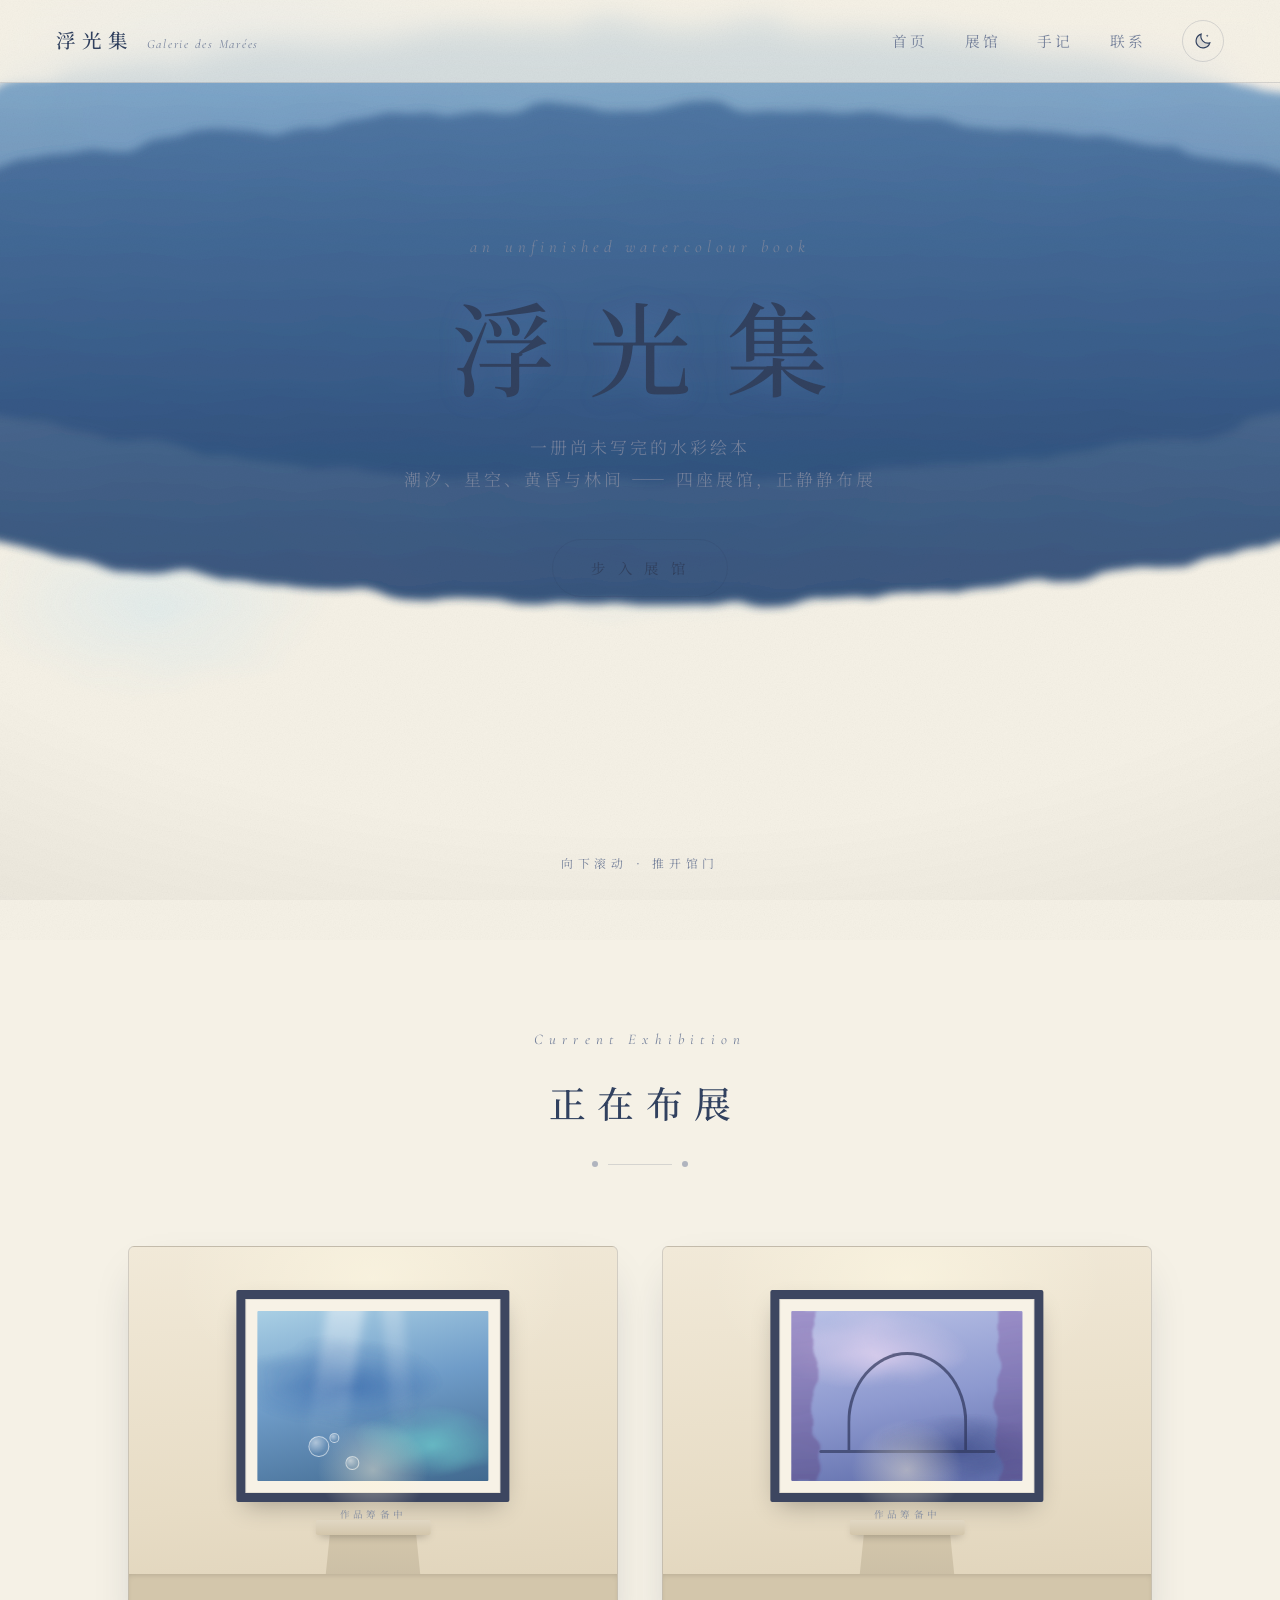
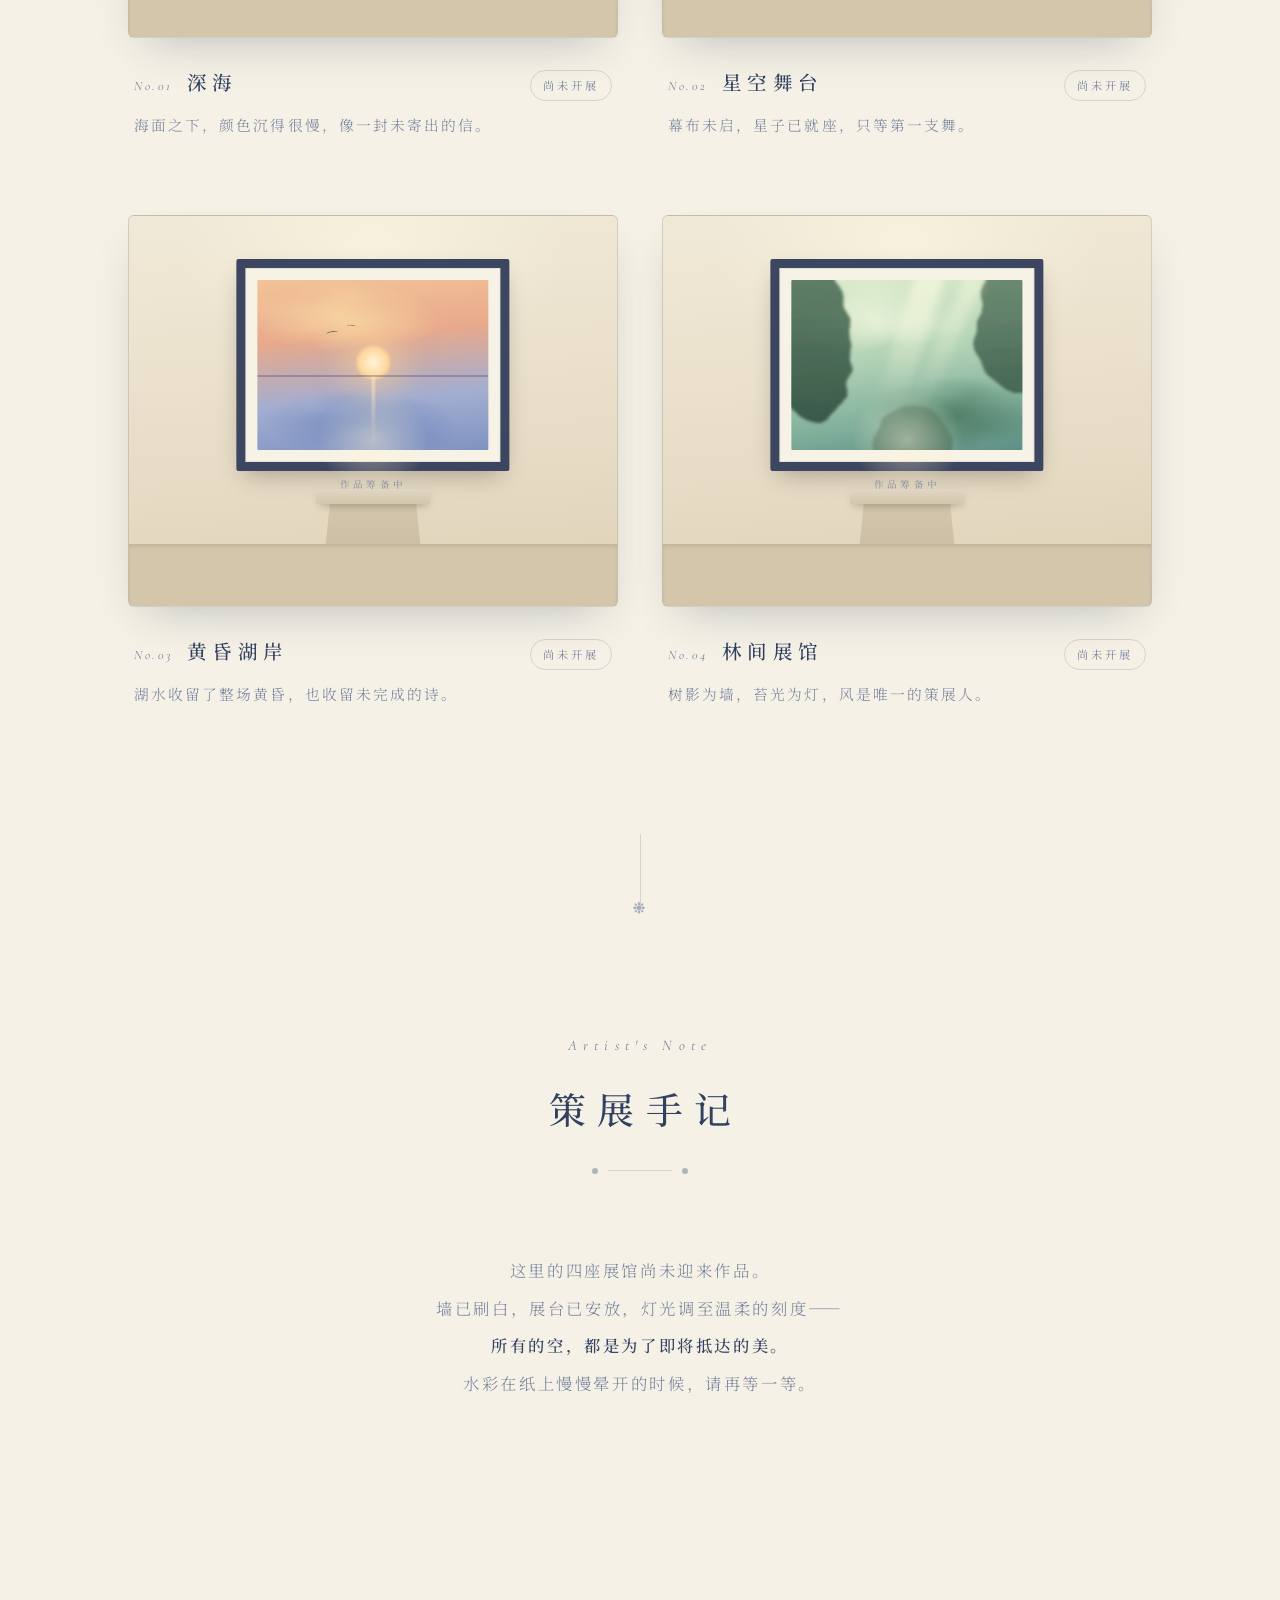
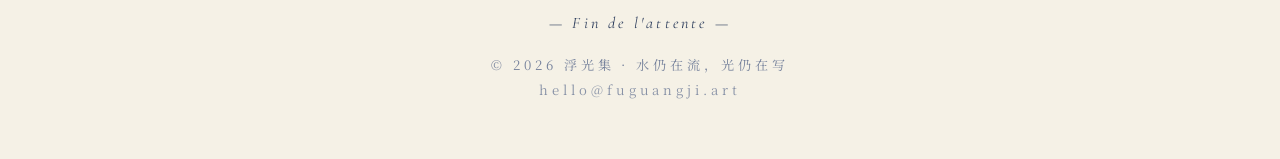
==== index.html @ 2bca2208 "feat: 浮光集 · 水彩绘本画廊（日夜双景/视差/艺术展位占位）" ====
<!DOCTYPE html>
<html lang="zh-CN">
<head>
<meta charset="UTF-8">
<meta name="viewport" content="width=device-width, initial-scale=1.0">
<meta name="color-scheme" content="light dark">
<title>浮光集 · 一册尚未写完的水彩绘本</title>
<link rel="preconnect" href="https://fonts.googleapis.com">
<link rel="preconnect" href="https://fonts.gstatic.com" crossorigin>
<link href="https://fonts.googleapis.com/css2?family=Cormorant+Garamond:ital,wght@0,400;0,500;1,400&family=Noto+Serif+SC:wght@300;400;500;600&display=swap" rel="stylesheet">
<style>
/* ============================================================
   浮光集 · 水彩绘本画廊
   手绘纸纹 · 日夜双景 · 视差滚动 · 艺术展位占位
   ============================================================ */
:root{
  --bg:#f5f1e6;
  --bg2:#efe8d8;
  --card:#fbf8f0;
  --ink:#31415f;
  --ink2:#76829c;
  --hair:rgba(49,65,95,.16);
  --matte:#f7f2e6;
  --frame:#3d4660;
  --wall:linear-gradient(175deg,#f1e9d8 0%,#e7dcc5 62%,#ddd0b6 100%);
  --floor:#d3c6ab;
  --spot:rgba(255,250,229,.55);
  --halo:rgba(255,244,214,.6);
  --serif-en:"Cormorant Garamond","Georgia",serif;
  --serif-cn:"Noto Serif SC","Songti SC","STSong","SimSun",serif;
  --ease:cubic-bezier(.22,.8,.28,1);
}
html[data-theme="night"]{
  --bg:#0b101f;
  --bg2:#0e1526;
  --card:#121a2e;
  --ink:#e3e9f6;
  --ink2:#8fa0bf;
  --hair:rgba(227,233,246,.13);
  --matte:#ccd4e4;
  --frame:#5d6b8c;
  --wall:linear-gradient(175deg,#1b2338 0%,#141b2e 62%,#0e1424 100%);
  --floor:#0a0f1d;
  --spot:rgba(186,208,255,.14);
  --halo:rgba(168,198,255,.22);
}
*{margin:0;padding:0;box-sizing:border-box}
html{scroll-behavior:smooth}
body{
  font-family:var(--serif-cn);
  background:var(--bg);
  color:var(--ink);
  line-height:1.9;
  letter-spacing:.04em;
  overflow-x:hidden;
  transition:background-color 1s var(--ease),color 1s var(--ease);
}
::selection{background:rgba(108,140,255,.25)}
a{color:inherit;text-decoration:none}
b,i{font-weight:inherit;font-style:normal;display:block}

/* ---------- 纸纹肌理（全局覆盖层） ---------- */
.grain{
  position:fixed;inset:-40px;z-index:80;pointer-events:none;
  background-image:url('data:image/svg+xml;utf8,<svg xmlns="http://www.w3.org/2000/svg" width="260" height="260"><filter id="n"><feTurbulence type="fractalNoise" baseFrequency="0.82" numOctaves="2" stitchTiles="stitch"/><feColorMatrix type="saturate" values="0"/></filter><rect width="260" height="260" filter="url(%23n)" opacity="0.55"/></svg>');
  background-size:260px 260px;
  opacity:.14;mix-blend-mode:multiply;
  transition:opacity 1s;
}
html[data-theme="night"] .grain{opacity:.1;mix-blend-mode:soft-light}

/* ---------- 顶部导航 ---------- */
nav{
  position:fixed;top:0;left:0;right:0;z-index:70;
  display:flex;align-items:center;justify-content:space-between;
  padding:20px clamp(20px,5vw,56px);
  background:color-mix(in srgb,var(--bg) 72%,transparent);
  backdrop-filter:blur(14px);-webkit-backdrop-filter:blur(14px);
  border-bottom:1px solid var(--hair);
  transition:background-color 1s var(--ease),border-color 1s;
}
.brand{
  font-size:1.22rem;font-weight:500;letter-spacing:.32em;
  display:flex;align-items:baseline;gap:12px;
}
.brand em{
  font-family:var(--serif-en);font-style:italic;font-weight:400;
  font-size:.78rem;letter-spacing:.14em;color:var(--ink2);
}
.nav-links{display:flex;align-items:center;gap:clamp(16px,3vw,36px)}
.nav-links a{
  font-size:.92rem;color:var(--ink2);letter-spacing:.22em;
  position:relative;padding:4px 0;transition:color .4s;
}
.nav-links a::after{
  content:"";position:absolute;left:0;bottom:-2px;height:1px;width:0;
  background:currentColor;transition:width .5s var(--ease);
}
.nav-links a:hover{color:var(--ink)}
.nav-links a:hover::after{width:100%}
.theme-btn{
  width:42px;height:42px;border-radius:50%;cursor:pointer;
  border:1px solid var(--hair);background:transparent;color:var(--ink);
  display:grid;place-items:center;position:relative;
  transition:border-color .4s,transform .5s var(--ease),box-shadow .5s;
}
.theme-btn:hover{transform:rotate(20deg) scale(1.06);box-shadow:0 4px 18px rgba(0,0,0,.12)}
.theme-btn svg{position:absolute;width:20px;height:20px;transition:opacity .8s,transform .8s var(--ease)}
.ic-moon{opacity:1;transform:rotate(0)}
.ic-sun{opacity:0;transform:rotate(-90deg) scale(.6)}
html[data-theme="night"] .ic-moon{opacity:0;transform:rotate(90deg) scale(.6)}
html[data-theme="night"] .ic-sun{opacity:1;transform:rotate(0) scale(1)}

/* ---------- 首屏 · 星空海洋 ---------- */
.hero{
  position:relative;min-height:100svh;overflow:hidden;
  display:grid;place-items:center;
}
.hero-scene{position:absolute;inset:0}
.layer{position:absolute;inset:0;will-change:transform}
.hday,.hnight{position:absolute;inset:0;transition:opacity 1.4s var(--ease)}
.hnight{opacity:0}
html[data-theme="night"] .hday{opacity:0}
html[data-theme="night"] .hnight{opacity:1}

/* 水彩晕染斑块 */
.blob{
  position:absolute;border-radius:50%;filter:url(#wc) blur(2px);
  transition:opacity 1.4s;
}
.hday .bl1{width:64vw;height:52vh;left:-12vw;top:-14vh;background:radial-gradient(closest-side,#cfe0f2,transparent 72%)}
.hday .bl2{width:58vw;height:50vh;right:-14vw;top:-6vh;background:radial-gradient(closest-side,#e3dcf2,transparent 70%)}
.hday .bl3{width:70vw;height:46vh;left:16vw;top:30vh;background:radial-gradient(closest-side,#bcd8e6,transparent 72%);opacity:.75}
.hday .bl4{width:40vw;height:30vh;left:-8vw;top:52vh;background:radial-gradient(closest-side,#d8e9ee,transparent 70%);opacity:.6}
.hnight .nb1{width:70vw;height:56vh;left:-14vw;top:-12vh;background:radial-gradient(closest-side,#1c2b52,transparent 72%)}
.hnight .nb2{width:60vw;height:52vh;right:-16vw;top:-4vh;background:radial-gradient(closest-side,#24305e,transparent 70%)}
.hnight .nb3{width:64vw;height:44vh;left:18vw;top:32vh;background:radial-gradient(closest-side,#12234b,transparent 74%);opacity:.85}
.hnight .nb4{width:44vw;height:34vh;right:2vw;top:48vh;background:radial-gradient(closest-side,#312a5c,transparent 72%);opacity:.6}

/* 太阳 / 月亮 */
.sun{
  position:absolute;width:9vmin;height:9vmin;right:18vw;top:16vh;border-radius:50%;
  background:radial-gradient(circle,#fff7dd 0%,#ffe9b0 46%,rgba(255,226,150,.35) 68%,transparent 78%);
  box-shadow:0 0 9vmin 3vmin rgba(255,232,170,.45);
  animation:breathe 7s ease-in-out infinite;
}
.moon{
  position:absolute;width:8vmin;height:8vmin;right:19vw;top:14vh;border-radius:50%;
  background:radial-gradient(circle at 36% 34%,#fdfbf2 0%,#e9e6d8 58%,#cfd0c6 100%);
  box-shadow:0 0 8vmin 2.4vmin rgba(214,224,255,.35),inset -1.2vmin -0.9vmin 2vmin rgba(120,132,168,.28);
  animation:breathe 9s ease-in-out infinite;
}
@keyframes breathe{0%,100%{transform:scale(1)}50%{transform:scale(1.045)}}
.milk{
  position:absolute;width:120vw;height:22vh;left:-10vw;top:26vh;
  background:linear-gradient(100deg,transparent 6%,rgba(196,209,255,.13) 34%,rgba(228,214,255,.16) 52%,rgba(196,209,255,.11) 72%,transparent 94%);
  filter:url(#wc) blur(6px);transform:rotate(-7deg);
}

/* 星星（JS 洒落） */
.stars,.cstars{position:absolute;inset:0;pointer-events:none}
.stars b,.cstars b{
  position:absolute;border-radius:50%;background:#eef2ff;
  animation:twinkle var(--td,4s) ease-in-out infinite var(--tdel,0s);
}
@keyframes twinkle{0%,100%{opacity:.15;transform:scale(.7)}50%{opacity:1;transform:scale(1.15)}}
.hnight .stars{opacity:1;transition:opacity 1.6s}
.hday .stars{opacity:0}

/* 海面 */
.sea{
  position:absolute;left:-6vw;right:-6vw;bottom:-2vh;height:46vh;
  transition:filter 1.4s var(--ease);
}
html[data-theme="night"] .sea{filter:brightness(.5) saturate(.85) hue-rotate(-14deg)}
.wave{position:absolute;border-radius:50%;filter:url(#wc) blur(4px)}
.wv1{left:-14%;right:-14%;height:110%;top:6%;background:linear-gradient(180deg,rgba(126,168,204,.9),rgba(84,124,168,.92) 60%,rgba(58,92,138,.95))}
.wv2{left:-18%;right:-18%;height:120%;top:26%;background:linear-gradient(180deg,rgba(70,110,156,.9),rgba(40,72,116,.96));opacity:.96}
.glint{
  position:absolute;left:50%;top:-4%;width:3px;height:80%;
  transform:translateX(-50%);opacity:0;transition:opacity 1.6s;
  background:linear-gradient(180deg,rgba(226,233,255,.75),rgba(200,214,255,.28) 46%,transparent);
  box-shadow:0 0 26px 8px rgba(198,214,255,.18);
  border-radius:3px;filter:blur(1px);
}
html[data-theme="night"] .glint{opacity:1}
.vignette{position:absolute;inset:0;pointer-events:none;background:radial-gradient(120% 90% at 50% 40%,transparent 58%,rgba(0,0,0,.08) 100%);transition:opacity 1.4s}
html[data-theme="night"] .vignette{opacity:1.6}

/* 首屏文字 */
.hero-text{position:relative;z-index:5;text-align:center;padding:0 24px;transform:translateY(-4vh)}
.kicker{
  font-family:var(--serif-en);font-style:italic;font-size:clamp(.9rem,1.6vw,1.05rem);
  color:var(--ink2);letter-spacing:.3em;margin-bottom:18px;
}
.hero-text h1{
  font-size:clamp(3.4rem,10vw,6.4rem);font-weight:500;
  letter-spacing:.34em;text-indent:.34em;line-height:1.25;
  text-shadow:0 2px 26px rgba(120,150,220,.22);
  animation:riseIn 1.6s var(--ease) both;
}
.hero-text .sub{
  margin-top:22px;color:var(--ink2);font-size:clamp(.92rem,1.8vw,1.06rem);
  font-weight:300;letter-spacing:.18em;max-width:34em;margin-inline:auto;
  animation:riseIn 1.6s .25s var(--ease) both;
}
.enter{
  display:inline-block;margin-top:44px;font-size:.9rem;letter-spacing:.3em;
  color:var(--ink);border:1px solid var(--hair);border-radius:999px;
  padding:14px 38px;transition:all .55s var(--ease);
  animation:riseIn 1.6s .5s var(--ease) both;
}
.enter:hover{letter-spacing:.42em;box-shadow:0 8px 30px rgba(80,110,190,.18);transform:translateY(-2px)}
@keyframes riseIn{from{opacity:0;transform:translateY(26px)}to{opacity:1;transform:none}}
.scroll-hint{
  position:absolute;bottom:26px;left:50%;transform:translateX(-50%);z-index:5;
  font-size:.74rem;letter-spacing:.4em;color:var(--ink2);
  animation:hintFloat 3.4s ease-in-out infinite;
}
@keyframes hintFloat{0%,100%{transform:translate(-50%,0)}50%{transform:translate(-50%,8px)}}

/* ---------- 通用段落 ---------- */
main{position:relative;z-index:2}
.chapter{max-width:1120px;margin:0 auto;padding:clamp(90px,14vh,150px) clamp(20px,5vw,48px)}
.sec-head{margin-bottom:clamp(56px,9vh,90px);text-align:center}
.sec-head .en{
  font-family:var(--serif-en);font-style:italic;font-size:.92rem;
  letter-spacing:.42em;color:var(--ink2);display:block;margin-bottom:14px;
}
.sec-head h2{font-size:clamp(1.7rem,3.6vw,2.3rem);font-weight:500;letter-spacing:.3em;text-indent:.3em}
.sec-head .rule{
  width:64px;height:1px;background:var(--hair);margin:26px auto 0;position:relative;
}
.sec-head .rule::before,.sec-head .rule::after{
  content:"";position:absolute;top:-2.5px;width:6px;height:6px;border-radius:50%;
  background:var(--ink2);opacity:.55;
}
.sec-head .rule::before{left:-16px}.sec-head .rule::after{right:-16px}

/* ---------- 展览 · 展位卡片 ---------- */
.gallery{
  display:grid;grid-template-columns:repeat(auto-fit,minmax(330px,1fr));
  gap:clamp(48px,7vw,76px) clamp(28px,4vw,44px);
}
.booth{opacity:0;transform:translateY(36px);transition:opacity 1.1s var(--ease),transform 1.1s var(--ease)}
.booth.in{opacity:1;transform:none}
.booth-inner{animation:floaty var(--fd,7.5s) ease-in-out infinite var(--fdel,0s)}
@keyframes floaty{0%,100%{transform:translateY(0)}50%{transform:translateY(-9px)}}

/* 展墙 */
.wall{
  position:relative;aspect-ratio:5/4;border-radius:6px;overflow:hidden;
  background:var(--wall);box-shadow:0 18px 44px -18px rgba(30,42,70,.28);
  transition:background 1s var(--ease),box-shadow .6s var(--ease),transform .6s var(--ease);
  border:1px solid var(--hair);
}
.booth:hover .wall{
  transform:translateY(-6px);
  box-shadow:0 30px 60px -20px rgba(30,42,70,.4);
}
.spot{
  position:absolute;inset:0;pointer-events:none;
  background:radial-gradient(56% 44% at 50% 8%,var(--spot),transparent 72%);
  transition:background 1s;
}
.floorline{position:absolute;left:0;right:0;bottom:0;height:16%;background:var(--floor);transition:background 1s;box-shadow:inset 0 3px 6px -3px rgba(0,0,0,.18)}
/* 挂框 */
.frame{
  position:absolute;left:50%;top:11%;transform:translateX(-50%);
  width:56%;aspect-ratio:4/3.1;
  border:9px solid var(--frame);border-radius:2px;
  background:var(--matte);padding:12px;
  box-shadow:0 10px 24px -8px rgba(0,0,0,.3),inset 0 0 0 1px rgba(0,0,0,.08);
  transition:transform .7s var(--ease),border-color 1s,background 1s;
}
.booth:hover .frame{transform:translateX(-50%) rotate(-.7deg) scale(1.015)}
/* 画布 · 水彩小景 */
.canvas{
  position:absolute;inset:12px;overflow:hidden;border-radius:1px;
  transition:filter 1.2s var(--ease);
}
html[data-theme="night"] .canvas{filter:brightness(.42) saturate(.72) hue-rotate(-10deg) contrast(1.06)}
.wash{position:absolute;border-radius:50%;filter:url(#wc) blur(1px)}
.cstars{opacity:0;transition:opacity 1.4s}
html[data-theme="night"] .cstars{opacity:1}

/* —— 壹 · 深海 —— */
.scene-sea{background:linear-gradient(168deg,#a9cfe4 0%,#6f9cc8 46%,#41698f 100%)}
.scene-sea .w1{width:120%;height:70%;left:-24%;top:8%;background:radial-gradient(closest-side,#3f6fae,transparent 74%);opacity:.85}
.scene-sea .w2{width:90%;height:56%;right:-20%;bottom:-6%;background:radial-gradient(closest-side,#6fd0cf,transparent 72%);opacity:.7}
.scene-sea .ray{
  position:absolute;left:26%;top:-12%;width:16%;height:96%;
  background:linear-gradient(180deg,rgba(255,255,255,.5),rgba(255,255,255,.06) 78%,transparent);
  transform:rotate(9deg);filter:blur(5px);
}
.scene-sea .ray.r2{left:56%;width:9%;transform:rotate(-5deg);opacity:.6}
.scene-sea .bub{position:absolute;border-radius:50%;border:1px solid rgba(255,255,255,.55);background:radial-gradient(circle at 34% 30%,rgba(255,255,255,.5),rgba(255,255,255,.04) 62%);animation:rise 6.5s ease-in-out infinite}
.scene-sea .b1{width:9%;aspect-ratio:1;left:22%;bottom:14%}
.scene-sea .b2{width:6%;aspect-ratio:1;left:38%;bottom:6%;animation-delay:1.6s}
.scene-sea .b3{width:4.5%;aspect-ratio:1;left:31%;bottom:22%;animation-delay:3.1s}
@keyframes rise{0%,100%{transform:translateY(0)}50%{transform:translateY(-10px)}}
.scene-sea .lum{position:absolute;width:5%;aspect-ratio:1;border-radius:50%;background:radial-gradient(circle,rgba(158,222,255,.95),transparent 68%);box-shadow:0 0 14px 5px rgba(120,200,255,.4);opacity:0;transition:opacity 1.5s;animation:twinkle 4.5s ease-in-out infinite}
.scene-sea .l1{left:18%;top:38%}.scene-sea .l2{left:64%;top:24%;animation-delay:1.2s}.scene-sea .l3{left:47%;top:62%;animation-delay:2.4s}
html[data-theme="night"] .scene-sea .lum{opacity:1}

/* —— 贰 · 星空舞台 —— */
.scene-stage{background:linear-gradient(170deg,#b9c1e6 0%,#8d99cf 52%,#5d6ba8 100%)}
.scene-stage .w1{width:110%;height:64%;left:-20%;top:-8%;background:radial-gradient(closest-side,#e4d4f0,transparent 74%);opacity:.75}
.scene-stage .w2{width:100%;height:52%;right:-24%;bottom:-8%;background:radial-gradient(closest-side,#46548f,transparent 74%);opacity:.85}
.scene-stage .arch{
  position:absolute;left:50%;bottom:18%;transform:translateX(-50%);
  width:52%;height:58%;border:3px solid rgba(46,54,90,.7);border-bottom:none;
  border-radius:50% 50% 0 0/72% 72% 0 0;
}
.scene-stage .stagefloor{position:absolute;left:12%;right:12%;bottom:16%;height:3px;background:rgba(46,54,90,.65);border-radius:2px}
.scene-stage .curtain{position:absolute;top:0;bottom:0;width:14%;background:linear-gradient(180deg,rgba(140,110,180,.55),rgba(90,70,130,.5));filter:url(#wc) blur(1px)}
.scene-stage .cu-l{left:-3%}.scene-stage .cu-r{right:-3%}
.scene-stage .beam{
  position:absolute;top:-4%;width:16%;height:86%;opacity:0;transition:opacity 1.5s;
  background:linear-gradient(180deg,rgba(224,234,255,.85),rgba(224,234,255,.05) 84%,transparent);
  clip-path:polygon(38% 0,62% 0,96% 100%,4% 100%);filter:blur(2px);
}
.scene-stage .be1{left:32%;transform:rotate(4deg)}
.scene-stage .be2{left:52%;transform:rotate(-5deg);opacity:0;animation:none}
html[data-theme="night"] .scene-stage .beam{opacity:.9}
html[data-theme="night"] .scene-stage .be2{opacity:.65}

/* —— 叁 · 黄昏湖岸 —— */
.scene-dusk{background:linear-gradient(175deg,#f3c397 0%,#e8a98c 34%,#a3aed1 68%,#7f93c2 100%)}
.scene-dusk .w1{width:110%;height:56%;left:-18%;top:-6%;background:radial-gradient(closest-side,#f8d9a4,transparent 74%);opacity:.85}
.scene-dusk .w2{width:110%;height:50%;left:-10%;bottom:-10%;background:radial-gradient(closest-side,#6f87bd,transparent 74%);opacity:.85}
.scene-dusk .horizon{position:absolute;left:0;right:0;top:56%;height:2px;background:rgba(90,86,130,.4);filter:blur(.5px)}
.scene-dusk .sunlet{
  position:absolute;left:50%;top:38%;width:16%;aspect-ratio:1;transform:translateX(-50%);
  border-radius:50%;background:radial-gradient(circle,#fff3d8 0%,#ffd9a0 52%,rgba(255,199,130,.4) 74%,transparent 82%);
  box-shadow:0 0 30px 12px rgba(255,214,150,.5);animation:breathe 8s ease-in-out infinite;
}
.scene-dusk .moonlet{
  position:absolute;left:50%;top:36%;width:12%;aspect-ratio:1;transform:translateX(-50%);
  border-radius:50%;opacity:0;transition:opacity 1.5s;
  background:radial-gradient(circle at 38% 34%,#fbf9ef 0%,#e3e2d4 62%,#c8c9bd 100%);
  box-shadow:0 0 26px 10px rgba(206,218,255,.4);
}
html[data-theme="night"] .scene-dusk .moonlet{opacity:1}
.scene-dusk .shim{
  position:absolute;left:50%;top:57%;width:3px;height:40%;transform:translateX(-50%);
  background:linear-gradient(180deg,rgba(255,232,190,.8),rgba(255,224,180,.2) 70%,transparent);
  filter:blur(1px);transition:opacity 1.5s;
}
.scene-dusk .shim-n{
  position:absolute;left:50%;top:57%;width:3px;height:40%;transform:translateX(-50%);
  background:linear-gradient(180deg,rgba(222,232,255,.85),rgba(210,222,255,.2) 70%,transparent);
  filter:blur(1px);opacity:0;transition:opacity 1.5s;
}
html[data-theme="night"] .scene-dusk .shim{opacity:0}
html[data-theme="night"] .scene-dusk .shim-n{opacity:1}
.scene-dusk .bird{
  position:absolute;top:30%;left:30%;width:12px;height:5px;border-radius:50%;
  border-top:1.6px solid rgba(70,64,104,.75);transform:rotate(-8deg);
}
.scene-dusk .bird.b2{left:38%;top:26%;transform:scale(.72) rotate(6deg)}

/* —— 肆 · 林间展馆 —— */
.scene-forest{background:linear-gradient(172deg,#dceccd 0%,#b3d3b6 44%,#7fae9b 78%,#5e8f86 100%)}
.scene-forest .w1{width:110%;height:60%;left:-20%;top:-8%;background:radial-gradient(closest-side,#eef5da,transparent 74%);opacity:.8}
.scene-forest .w2{width:100%;height:56%;right:-22%;bottom:-8%;background:radial-gradient(closest-side,#48765f,transparent 74%);opacity:.8}
.scene-forest .tree{
  position:absolute;border-radius:52% 48% 46% 54%/62% 58% 42% 38%;
  background:linear-gradient(180deg,rgba(58,94,72,.75),rgba(38,66,52,.8));
  filter:url(#wc) blur(1.5px);
}
.scene-forest .t1{left:-8%;top:-10%;width:34%;height:92%}
.scene-forest .t2{right:-10%;top:-16%;width:30%;height:80%;opacity:.85}
.scene-forest .t3{left:34%;bottom:-26%;width:36%;height:52%;opacity:.6;transform:rotate(6deg)}
.scene-forest .beam{
  position:absolute;top:-6%;width:12%;height:92%;transform:rotate(18deg);
  background:linear-gradient(180deg,rgba(255,252,226,.65),rgba(255,250,220,.06) 80%,transparent);
  filter:blur(4px);transition:opacity 1.5s;
}
.scene-forest .be1{left:44%}.scene-forest .be2{left:62%;width:8%;transform:rotate(24deg);opacity:.7}
html[data-theme="night"] .scene-forest .beam{opacity:.45}
.scene-forest .ff{position:absolute;width:4.5%;aspect-ratio:1;border-radius:50%;background:radial-gradient(circle,rgba(226,255,190,.95),transparent 66%);box-shadow:0 0 12px 4px rgba(190,240,150,.45);opacity:0;transition:opacity 1.5s;animation:firefly 6s ease-in-out infinite}
.scene-forest .f1{left:36%;top:46%}.scene-forest .f2{left:58%;top:32%;animation-delay:2s}.scene-forest .f3{left:48%;top:64%;animation-delay:4s}
@keyframes firefly{0%,100%{transform:translate(0,0);opacity:.9}30%{transform:translate(8px,-10px)}60%{transform:translate(-6px,-4px);opacity:.4}}
html[data-theme="night"] .scene-forest .ff{opacity:1}

/* 展台 */
.pedestal{
  position:absolute;left:50%;bottom:6%;transform:translateX(-50%);
  width:21%;height:24%;
}
.pedestal .col{
  position:absolute;left:0;right:0;bottom:0;top:14%;
  background:linear-gradient(180deg,var(--floor),color-mix(in srgb,var(--floor) 70%,#000 8%));
  clip-path:polygon(8% 0,92% 0,100% 100%,0 100%);
  box-shadow:0 8px 16px -6px rgba(0,0,0,.3);transition:background 1s;
}
.pedestal .slab{
  position:absolute;left:-6%;right:-6%;top:0;height:16%;
  background:linear-gradient(180deg,color-mix(in srgb,var(--floor) 60%,#fff 26%),var(--floor));
  border-radius:2px;box-shadow:0 4px 10px -4px rgba(0,0,0,.35);transition:background 1s;
}
.pedestal .halo{
  position:absolute;left:50%;bottom:78%;transform:translate(-50%,0);
  width:150%;height:150%;
  background:radial-gradient(closest-side,var(--halo),transparent 72%);
  opacity:.75;transition:opacity .8s,background 1s;animation:breathe 6s ease-in-out infinite;
}
.booth:hover .pedestal .halo{opacity:1}
.pedestal .soon{
  position:absolute;left:50%;bottom:96%;transform:translateX(-50%);
  font-size:.6rem;letter-spacing:.34em;color:var(--ink2);
  white-space:nowrap;opacity:.85;transition:color 1s;
}
/* 展签 */
.plate{
  margin-top:26px;padding:0 6px;display:flex;align-items:baseline;gap:14px;
}
.plate .no{
  font-family:var(--serif-en);font-style:italic;font-size:.8rem;color:var(--ink2);
  letter-spacing:.2em;flex:none;
}
.plate h3{font-size:1.22rem;font-weight:500;letter-spacing:.28em;flex:none}
.plate .status{
  margin-left:auto;font-size:.7rem;letter-spacing:.26em;color:var(--ink2);
  border:1px solid var(--hair);border-radius:999px;padding:4px 12px;white-space:nowrap;
  transition:all .8s;
}
.poem{
  margin-top:10px;padding:0 6px;color:var(--ink2);font-weight:300;
  font-size:.92rem;letter-spacing:.14em;transition:color 1s;
}

/* ---------- 关于 / 手记 ---------- */
.about-text{
  max-width:36em;margin:0 auto;text-align:center;color:var(--ink2);
  font-weight:300;font-size:1.02rem;letter-spacing:.16em;line-height:2.3;
}
.about-text strong{color:var(--ink);font-weight:500}
.divider{
  width:1px;height:72px;margin:0 auto;background:var(--hair);position:relative;
}
.divider::after{
  content:"❋";position:absolute;bottom:-14px;left:50%;transform:translateX(-50%);
  color:var(--ink2);font-size:.8rem;opacity:.6;
}

/* ---------- 页脚 ---------- */
footer{
  text-align:center;padding:80px 24px 56px;color:var(--ink2);
  font-size:.82rem;letter-spacing:.3em;transition:color 1s;
}
footer .fin{
  font-family:var(--serif-en);font-style:italic;font-size:1rem;
  letter-spacing:.2em;display:block;margin-bottom:14px;color:var(--ink);
}

/* ---------- 响应式 ---------- */
@media (max-width:820px){
  .nav-links{gap:16px}
  .nav-links a{font-size:.8rem;letter-spacing:.14em}
  .brand{font-size:1.05rem;letter-spacing:.22em}
  .gallery{grid-template-columns:1fr;gap:64px}
  .hero-text{transform:none}
  .plate h3{font-size:1.08rem}
  .plate .status{display:none}
}
@media (prefers-reduced-motion:reduce){
  *,*::before,*::after{animation-duration:.01ms!important;animation-iteration-count:1!important;transition-duration:.2s!important}
  html{scroll-behavior:auto}
}
</style>
</head>
<body>

<!-- 水彩滤镜定义 -->
<svg width="0" height="0" style="position:absolute" aria-hidden="true">
  <defs>
    <filter id="wc" x="-20%" y="-20%" width="140%" height="140%">
      <feTurbulence type="fractalNoise" baseFrequency="0.014 0.028" numOctaves="2" seed="8" result="n"/>
      <feDisplacementMap in="SourceGraphic" in2="n" scale="24"/>
    </filter>
  </defs>
</svg>

<div class="grain" aria-hidden="true"></div>

<nav>
  <a class="brand" href="#home">浮光集<em>Galerie des Marées</em></a>
  <div class="nav-links">
    <a href="#home">首页</a>
    <a href="#gallery">展馆</a>
    <a href="#about">手记</a>
    <a href="#contact">联系</a>
    <button class="theme-btn" id="themeBtn" aria-label="切换日夜模式" title="切换日夜模式">
      <svg class="ic-moon" viewBox="0 0 24 24" fill="none" stroke="currentColor" stroke-width="1.4" stroke-linecap="round">
        <path d="M20.2 14.2A8.4 8.4 0 0 1 9.8 3.8a8.4 8.4 0 1 0 10.4 10.4Z" fill="currentColor" fill-opacity=".12"/>
        <path d="M17 4.2l.4 1.2 1.2.4-1.2.4-.4 1.2-.4-1.2-1.2-.4 1.2-.4.4-1.2Z" fill="currentColor" stroke="none"/>
      </svg>
      <svg class="ic-sun" viewBox="0 0 24 24" fill="none" stroke="currentColor" stroke-width="1.4" stroke-linecap="round">
        <circle cx="12" cy="12" r="4.2"/>
        <path d="M12 2.5v2.2M12 19.3v2.2M2.5 12h2.2M19.3 12h2.2M5.2 5.2l1.6 1.6M17.2 17.2l1.6 1.6M18.8 5.2l-1.6 1.6M6.8 17.2l-1.6 1.6"/>
      </svg>
    </button>
  </div>
</nav>

<!-- 首屏 -->
<header class="hero" id="home">
  <div class="hero-scene">
    <div class="layer" data-parallax="0.16">
      <div class="hday">
        <i class="blob bl1"></i><i class="blob bl2"></i><i class="blob bl3"></i><i class="blob bl4"></i>
        <span class="stars" data-stars="10"></span>
        <b class="sun"></b>
      </div>
      <div class="hnight">
        <i class="blob nb1"></i><i class="blob nb2"></i><i class="blob nb3"></i><i class="blob nb4"></i>
        <i class="milk"></i>
        <span class="stars" data-stars="90"></span>
        <b class="moon"></b>
      </div>
    </div>
    <div class="layer sea" data-parallax="-0.05">
      <div class="wave wv1"></div>
      <div class="wave wv2"></div>
      <i class="glint"></i>
    </div>
    <div class="vignette"></div>
  </div>
  <div class="hero-text">
    <p class="kicker">an unfinished watercolour book</p>
    <h1>浮光集</h1>
    <p class="sub">一册尚未写完的水彩绘本<br>潮汐、星空、黄昏与林间 —— 四座展馆，正静静布展</p>
    <a class="enter" href="#gallery">步 入 展 馆</a>
  </div>
  <p class="scroll-hint">向下滚动 · 推开馆门</p>
</header>

<main>
  <!-- 展览 -->
  <section class="chapter" id="gallery">
    <div class="sec-head reveal">
      <span class="en">Current Exhibition</span>
      <h2>正在布展</h2>
      <div class="rule"></div>
    </div>

    <div class="gallery">
      <!-- 壹 · 深海 -->
      <article class="booth" style="--fd:7.2s;--fdel:0s">
        <div class="booth-inner">
          <div class="wall">
            <div class="spot"></div>
            <div class="frame">
              <div class="canvas scene-sea">
                <i class="wash w1"></i><i class="wash w2"></i>
                <b class="ray"></b><b class="ray r2"></b>
                <b class="bub b1"></b><b class="bub b2"></b><b class="bub b3"></b>
                <b class="lum l1"></b><b class="lum l2"></b><b class="lum l3"></b>
                <span class="cstars" data-stars="0"></span>
              </div>
            </div>
            <div class="pedestal">
              <i class="halo"></i>
              <b class="col"></b><b class="slab"></b>
              <span class="soon">作品筹备中</span>
            </div>
            <div class="floorline"></div>
          </div>
          <div class="plate">
            <span class="no">No.01</span>
            <h3>深海</h3>
            <span class="status">尚未开展</span>
          </div>
          <p class="poem">海面之下，颜色沉得很慢，像一封未寄出的信。</p>
        </div>
      </article>

      <!-- 贰 · 星空舞台 -->
      <article class="booth" style="--fd:8.4s;--fdel:1.2s">
        <div class="booth-inner">
          <div class="wall">
            <div class="spot"></div>
            <div class="frame">
              <div class="canvas scene-stage">
                <i class="wash w1"></i><i class="wash w2"></i>
                <b class="curtain cu-l"></b><b class="curtain cu-r"></b>
                <b class="arch"></b>
                <b class="beam be1"></b><b class="beam be2"></b>
                <b class="stagefloor"></b>
                <span class="cstars" data-stars="16"></span>
              </div>
            </div>
            <div class="pedestal">
              <i class="halo"></i>
              <b class="col"></b><b class="slab"></b>
              <span class="soon">作品筹备中</span>
            </div>
            <div class="floorline"></div>
          </div>
          <div class="plate">
            <span class="no">No.02</span>
            <h3>星空舞台</h3>
            <span class="status">尚未开展</span>
          </div>
          <p class="poem">幕布未启，星子已就座，只等第一支舞。</p>
        </div>
      </article>

      <!-- 叁 · 黄昏湖岸 -->
      <article class="booth" style="--fd:7.8s;--fdel:2.1s">
        <div class="booth-inner">
          <div class="wall">
            <div class="spot"></div>
            <div class="frame">
              <div class="canvas scene-dusk">
                <i class="wash w1"></i><i class="wash w2"></i>
                <b class="sunlet"></b><b class="moonlet"></b>
                <b class="horizon"></b>
                <b class="shim"></b><b class="shim-n"></b>
                <b class="bird"></b><b class="bird b2"></b>
                <span class="cstars" data-stars="8"></span>
              </div>
            </div>
            <div class="pedestal">
              <i class="halo"></i>
              <b class="col"></b><b class="slab"></b>
              <span class="soon">作品筹备中</span>
            </div>
            <div class="floorline"></div>
          </div>
          <div class="plate">
            <span class="no">No.03</span>
            <h3>黄昏湖岸</h3>
            <span class="status">尚未开展</span>
          </div>
          <p class="poem">湖水收留了整场黄昏，也收留未完成的诗。</p>
        </div>
      </article>

      <!-- 肆 · 林间展馆 -->
      <article class="booth" style="--fd:8.8s;--fdel:.6s">
        <div class="booth-inner">
          <div class="wall">
            <div class="spot"></div>
            <div class="frame">
              <div class="canvas scene-forest">
                <i class="wash w1"></i><i class="wash w2"></i>
                <i class="tree t1"></i><i class="tree t2"></i><i class="tree t3"></i>
                <b class="beam be1"></b><b class="beam be2"></b>
                <b class="ff f1"></b><b class="ff f2"></b><b class="ff f3"></b>
                <span class="cstars" data-stars="0"></span>
              </div>
            </div>
            <div class="pedestal">
              <i class="halo"></i>
              <b class="col"></b><b class="slab"></b>
              <span class="soon">作品筹备中</span>
            </div>
            <div class="floorline"></div>
          </div>
          <div class="plate">
            <span class="no">No.04</span>
            <h3>林间展馆</h3>
            <span class="status">尚未开展</span>
          </div>
          <p class="poem">树影为墙，苔光为灯，风是唯一的策展人。</p>
        </div>
      </article>
    </div>
  </section>

  <div class="divider" aria-hidden="true"></div>

  <!-- 手记 -->
  <section class="chapter" id="about">
    <div class="sec-head reveal">
      <span class="en">Artist's Note</span>
      <h2>策展手记</h2>
      <div class="rule"></div>
    </div>
    <p class="about-text reveal">
      这里的四座展馆尚未迎来作品。<br>
      墙已刷白，展台已安放，灯光调至温柔的刻度——<br>
      <strong>所有的空，都是为了即将抵达的美。</strong><br>
      水彩在纸上慢慢晕开的时候，请再等一等。
    </p>
  </section>
</main>

<footer id="contact">
  <span class="fin">— Fin de l'attente —</span>
  © 2026 浮光集 · 水仍在流，光仍在写<br>
  <a href="mailto:hello@fuguangji.art" style="opacity:.85">hello@fuguangji.art</a>
</footer>

<script>
/* ---------- 日夜模式 ---------- */
const root = document.documentElement;
const themeBtn = document.getElementById('themeBtn');
const saved = localStorage.getItem('fuguang-theme');
if (saved) {
  root.dataset.theme = saved;
} else if (window.matchMedia('(prefers-color-scheme: dark)').matches) {
  root.dataset.theme = 'night';
}
themeBtn.addEventListener('click', () => {
  const next = root.dataset.theme === 'night' ? 'day' : 'night';
  if (next === 'day') delete root.dataset.theme; else root.dataset.theme = 'night';
  localStorage.setItem('fuguang-theme', next);
});

/* ---------- 星星洒落 ---------- */
const reduced = window.matchMedia('(prefers-reduced-motion: reduce)').matches;
document.querySelectorAll('[data-stars]').forEach(box => {
  const n = parseInt(box.dataset.stars, 10);
  for (let i = 0; i < n; i++) {
    const s = document.createElement('b');
    const size = (Math.random() * 2.2 + 1).toFixed(1);
    s.style.cssText =
      `left:${(Math.random()*100).toFixed(2)}%;top:${(Math.random()*88).toFixed(2)}%;` +
      `width:${size}px;height:${size}px;` +
      `--td:${(Math.random()*3.5+2.5).toFixed(1)}s;--tdel:${(Math.random()*5).toFixed(1)}s;` +
      `opacity:${(Math.random()*.5+.4).toFixed(2)}`;
    box.appendChild(s);
  }
});

/* ---------- 平滑视差滚动 ---------- */
const layers = [...document.querySelectorAll('[data-parallax]')];
let ticking = false;
function parallax() {
  const sy = window.scrollY;
  const enable = window.innerWidth > 820 && !reduced;
  layers.forEach(el => {
    if (!enable) { el.style.transform = ''; return; }
    if (sy > window.innerHeight * 1.4) return;
    const speed = parseFloat(el.dataset.parallax);
    el.style.transform = `translate3d(0, ${(sy * speed).toFixed(1)}px, 0)`;
  });
  ticking = false;
}
window.addEventListener('scroll', () => {
  if (!ticking) { requestAnimationFrame(parallax); ticking = true; }
}, { passive: true });
window.addEventListener('resize', parallax);
parallax();

/* ---------- 入场浮现 ---------- */
const io = new IntersectionObserver(entries => {
  entries.forEach(e => { if (e.isIntersecting) { e.target.classList.add('in'); io.unobserve(e.target); } });
}, { threshold: 0.12 });
document.querySelectorAll('.booth, .reveal').forEach(el => io.observe(el));
</script>
</body>
</html>
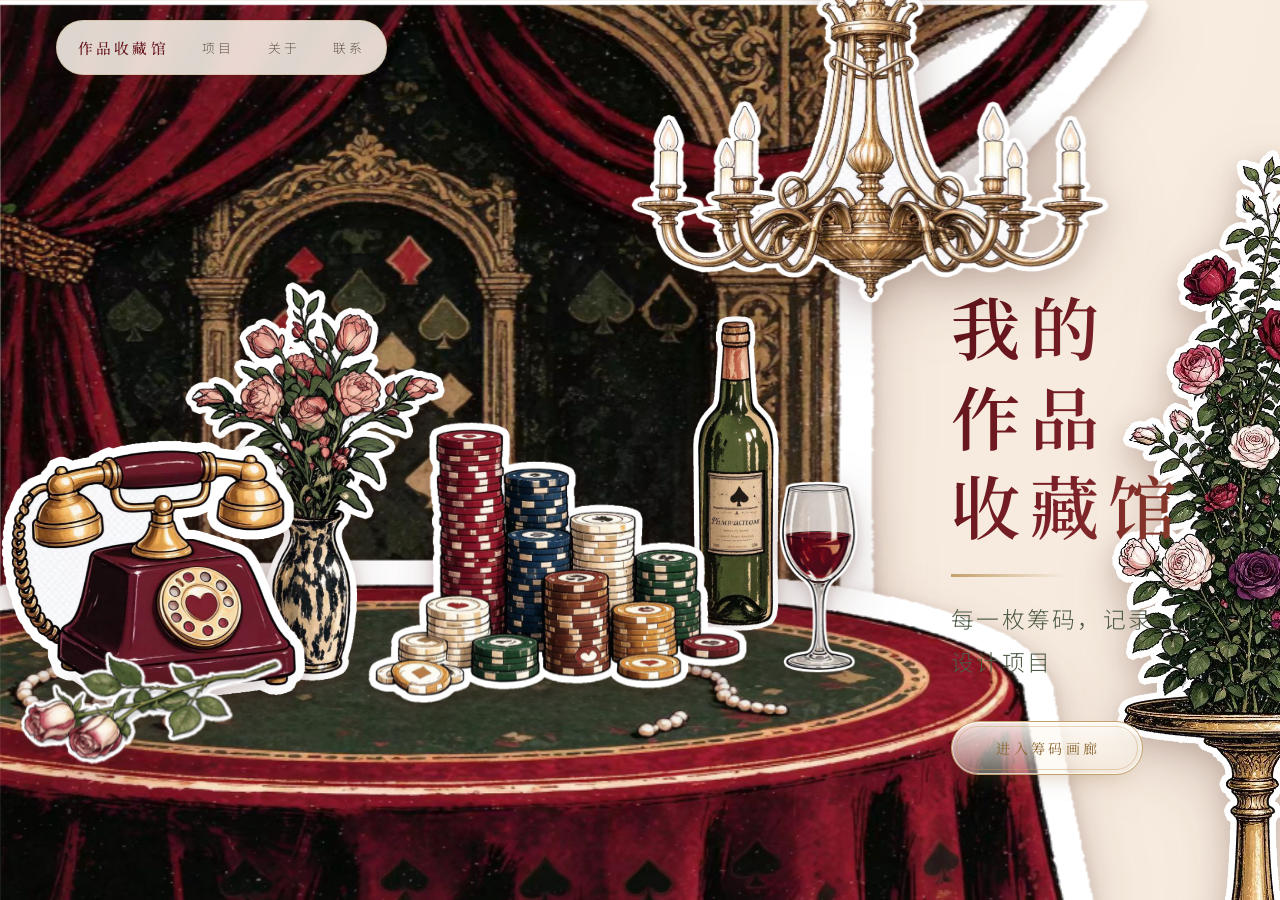
==== commit 60483b7b: "feat: 筹码收藏馆首页（美式复古贴纸拼贴单屏 hero，吊灯/花台装饰）" ====
--- a/index.html
+++ b/index.html
@@ -3,755 +3,377 @@
 <head>
 <meta charset="UTF-8">
 <meta name="viewport" content="width=device-width, initial-scale=1.0">
-<meta name="color-scheme" content="light dark">
-<title>浮光集 · 一册尚未写完的水彩绘本</title>
+<meta name="color-scheme" content="light">
+<title>我的作品收藏馆</title>
 <link rel="preconnect" href="https://fonts.googleapis.com">
 <link rel="preconnect" href="https://fonts.gstatic.com" crossorigin>
-<link href="https://fonts.googleapis.com/css2?family=Cormorant+Garamond:ital,wght@0,400;0,500;1,400&family=Noto+Serif+SC:wght@300;400;500;600&display=swap" rel="stylesheet">
+<link href="https://fonts.googleapis.com/css2?family=Cormorant+Garamond:ital,wght@0,400;0,500;1,400&family=Noto+Serif+SC:wght@300;400;500;600&family=Noto+Sans+SC:wght@300;400&display=swap" rel="stylesheet">
 <style>
 /* ============================================================
-   浮光集 · 水彩绘本画廊
-   手绘纸纹 · 日夜双景 · 视差滚动 · 艺术展位占位
+   我的作品收藏馆 · 首屏
+   左侧：帘幕贴纸上下撑满界面 + 赌桌物件贴纸拼贴
+   右侧：主标题 / 副标题 / 按钮
    ============================================================ */
 :root{
-  --bg:#f5f1e6;
-  --bg2:#efe8d8;
-  --card:#fbf8f0;
-  --ink:#31415f;
-  --ink2:#76829c;
-  --hair:rgba(49,65,95,.16);
-  --matte:#f7f2e6;
-  --frame:#3d4660;
-  --wall:linear-gradient(175deg,#f1e9d8 0%,#e7dcc5 62%,#ddd0b6 100%);
-  --floor:#d3c6ab;
-  --spot:rgba(255,250,229,.55);
-  --halo:rgba(255,244,214,.6);
-  --serif-en:"Cormorant Garamond","Georgia",serif;
-  --serif-cn:"Noto Serif SC","Songti SC","STSong","SimSun",serif;
+  --bg:#f7ebdf;
+  --wine:#6b1a22;
+  --ink:#2e2521;
+  --ink-soft:#6b5d52;
+  --olive:#4f5c46;
+  --gold:#c3a06a;
+  --gold-deep:#8d6733;
+  --serif:"Noto Serif SC","Songti SC","STSong","SimSun",serif;
+  --sans:"Noto Sans SC","PingFang SC","Microsoft YaHei",sans-serif;
   --ease:cubic-bezier(.22,.8,.28,1);
-}
-html[data-theme="night"]{
-  --bg:#0b101f;
-  --bg2:#0e1526;
-  --card:#121a2e;
-  --ink:#e3e9f6;
-  --ink2:#8fa0bf;
-  --hair:rgba(227,233,246,.13);
-  --matte:#ccd4e4;
-  --frame:#5d6b8c;
-  --wall:linear-gradient(175deg,#1b2338 0%,#141b2e 62%,#0e1424 100%);
-  --floor:#0a0f1d;
-  --spot:rgba(186,208,255,.14);
-  --halo:rgba(168,198,255,.22);
+  --pad-x:clamp(20px,4.4vw,68px);
 }
 *{margin:0;padding:0;box-sizing:border-box}
-html{scroll-behavior:smooth}
+html{scroll-behavior:smooth;overflow-x:hidden}
 body{
-  font-family:var(--serif-cn);
+  min-height:100svh;
   background:var(--bg);
+  background-image:radial-gradient(120% 85% at 30% 0%,#fcf5ea 0%,rgba(252,245,234,0) 60%);
   color:var(--ink);
-  line-height:1.9;
-  letter-spacing:.04em;
+  font-family:var(--serif);
+  -webkit-font-smoothing:antialiased;
   overflow-x:hidden;
-  transition:background-color 1s var(--ease),color 1s var(--ease);
-}
-::selection{background:rgba(108,140,255,.25)}
+}
+button{font:inherit;color:inherit;border:none;background:none;cursor:pointer}
 a{color:inherit;text-decoration:none}
-b,i{font-weight:inherit;font-style:normal;display:block}
-
-/* ---------- 纸纹肌理（全局覆盖层） ---------- */
-.grain{
-  position:fixed;inset:-40px;z-index:80;pointer-events:none;
-  background-image:url('data:image/svg+xml;utf8,<svg xmlns="http://www.w3.org/2000/svg" width="260" height="260"><filter id="n"><feTurbulence type="fractalNoise" baseFrequency="0.82" numOctaves="2" stitchTiles="stitch"/><feColorMatrix type="saturate" values="0"/></filter><rect width="260" height="260" filter="url(%23n)" opacity="0.55"/></svg>');
-  background-size:260px 260px;
-  opacity:.14;mix-blend-mode:multiply;
-  transition:opacity 1s;
-}
-html[data-theme="night"] .grain{opacity:.1;mix-blend-mode:soft-light}
-
-/* ---------- 顶部导航 ---------- */
-nav{
-  position:fixed;top:0;left:0;right:0;z-index:70;
-  display:flex;align-items:center;justify-content:space-between;
-  padding:20px clamp(20px,5vw,56px);
-  background:color-mix(in srgb,var(--bg) 72%,transparent);
-  backdrop-filter:blur(14px);-webkit-backdrop-filter:blur(14px);
-  border-bottom:1px solid var(--hair);
-  transition:background-color 1s var(--ease),border-color 1s;
-}
-.brand{
-  font-size:1.22rem;font-weight:500;letter-spacing:.32em;
-  display:flex;align-items:baseline;gap:12px;
-}
-.brand em{
-  font-family:var(--serif-en);font-style:italic;font-weight:400;
-  font-size:.78rem;letter-spacing:.14em;color:var(--ink2);
-}
-.nav-links{display:flex;align-items:center;gap:clamp(16px,3vw,36px)}
-.nav-links a{
-  font-size:.92rem;color:var(--ink2);letter-spacing:.22em;
-  position:relative;padding:4px 0;transition:color .4s;
-}
-.nav-links a::after{
-  content:"";position:absolute;left:0;bottom:-2px;height:1px;width:0;
-  background:currentColor;transition:width .5s var(--ease);
-}
-.nav-links a:hover{color:var(--ink)}
-.nav-links a:hover::after{width:100%}
-.theme-btn{
-  width:42px;height:42px;border-radius:50%;cursor:pointer;
-  border:1px solid var(--hair);background:transparent;color:var(--ink);
-  display:grid;place-items:center;position:relative;
-  transition:border-color .4s,transform .5s var(--ease),box-shadow .5s;
-}
-.theme-btn:hover{transform:rotate(20deg) scale(1.06);box-shadow:0 4px 18px rgba(0,0,0,.12)}
-.theme-btn svg{position:absolute;width:20px;height:20px;transition:opacity .8s,transform .8s var(--ease)}
-.ic-moon{opacity:1;transform:rotate(0)}
-.ic-sun{opacity:0;transform:rotate(-90deg) scale(.6)}
-html[data-theme="night"] .ic-moon{opacity:0;transform:rotate(90deg) scale(.6)}
-html[data-theme="night"] .ic-sun{opacity:1;transform:rotate(0) scale(1)}
-
-/* ---------- 首屏 · 星空海洋 ---------- */
+::selection{background:rgba(107,26,34,.14)}
+
+.page{
+  position:relative;
+  width:100%;min-height:100svh;
+  display:flex;flex-direction:column;
+  overflow:clip;
+}
+
+/* ---------- 导航（左上，浮于帘幕之上） ---------- */
+.nav{
+  position:absolute;top:clamp(14px,2.2vh,24px);left:var(--pad-x);z-index:30;
+  display:flex;align-items:center;justify-content:flex-start;
+  gap:clamp(20px,2.6vw,38px);
+  padding:11px clamp(16px,1.6vw,24px);
+  border-radius:999px;
+  background:rgba(250,243,234,.88);
+  border:1px solid rgba(195,160,106,.34);
+  box-shadow:0 14px 30px -20px rgba(74,32,22,.55);
+  backdrop-filter:blur(8px) saturate(1.04);
+  animation:fadeDown 1s .1s var(--ease) both;
+}
+.nav .brand{
+  font-size:clamp(.92rem,1.15vw,1rem);font-weight:500;
+  letter-spacing:.22em;color:var(--wine);
+  transition:opacity .4s;
+}
+.nav .brand:hover{opacity:.7}
+.nav .link{
+  position:relative;font-family:var(--sans);font-weight:300;
+  font-size:clamp(.76rem,1vw,.85rem);letter-spacing:.24em;
+  color:var(--ink-soft);padding:6px 0;transition:color .4s;
+}
+.nav .link::after{
+  content:"";position:absolute;left:0;right:0;bottom:0;height:1px;
+  background:var(--gold);transform:scaleX(0);transform-origin:right;
+  transition:transform .5s var(--ease);
+}
+.nav .link:hover{color:var(--wine)}
+.nav .link:hover::after{transform:scaleX(1);transform-origin:left}
+
+/* ---------- 首屏：左贴纸场景 + 右文案 ---------- */
 .hero{
-  position:relative;min-height:100svh;overflow:hidden;
-  display:grid;place-items:center;
-}
-.hero-scene{position:absolute;inset:0}
-.layer{position:absolute;inset:0;will-change:transform}
-.hday,.hnight{position:absolute;inset:0;transition:opacity 1.4s var(--ease)}
-.hnight{opacity:0}
-html[data-theme="night"] .hday{opacity:0}
-html[data-theme="night"] .hnight{opacity:1}
-
-/* 水彩晕染斑块 */
-.blob{
-  position:absolute;border-radius:50%;filter:url(#wc) blur(2px);
-  transition:opacity 1.4s;
-}
-.hday .bl1{width:64vw;height:52vh;left:-12vw;top:-14vh;background:radial-gradient(closest-side,#cfe0f2,transparent 72%)}
-.hday .bl2{width:58vw;height:50vh;right:-14vw;top:-6vh;background:radial-gradient(closest-side,#e3dcf2,transparent 70%)}
-.hday .bl3{width:70vw;height:46vh;left:16vw;top:30vh;background:radial-gradient(closest-side,#bcd8e6,transparent 72%);opacity:.75}
-.hday .bl4{width:40vw;height:30vh;left:-8vw;top:52vh;background:radial-gradient(closest-side,#d8e9ee,transparent 70%);opacity:.6}
-.hnight .nb1{width:70vw;height:56vh;left:-14vw;top:-12vh;background:radial-gradient(closest-side,#1c2b52,transparent 72%)}
-.hnight .nb2{width:60vw;height:52vh;right:-16vw;top:-4vh;background:radial-gradient(closest-side,#24305e,transparent 70%)}
-.hnight .nb3{width:64vw;height:44vh;left:18vw;top:32vh;background:radial-gradient(closest-side,#12234b,transparent 74%);opacity:.85}
-.hnight .nb4{width:44vw;height:34vh;right:2vw;top:48vh;background:radial-gradient(closest-side,#312a5c,transparent 72%);opacity:.6}
-
-/* 太阳 / 月亮 */
-.sun{
-  position:absolute;width:9vmin;height:9vmin;right:18vw;top:16vh;border-radius:50%;
-  background:radial-gradient(circle,#fff7dd 0%,#ffe9b0 46%,rgba(255,226,150,.35) 68%,transparent 78%);
-  box-shadow:0 0 9vmin 3vmin rgba(255,232,170,.45);
-  animation:breathe 7s ease-in-out infinite;
-}
-.moon{
-  position:absolute;width:8vmin;height:8vmin;right:19vw;top:14vh;border-radius:50%;
-  background:radial-gradient(circle at 36% 34%,#fdfbf2 0%,#e9e6d8 58%,#cfd0c6 100%);
-  box-shadow:0 0 8vmin 2.4vmin rgba(214,224,255,.35),inset -1.2vmin -0.9vmin 2vmin rgba(120,132,168,.28);
-  animation:breathe 9s ease-in-out infinite;
-}
-@keyframes breathe{0%,100%{transform:scale(1)}50%{transform:scale(1.045)}}
-.milk{
-  position:absolute;width:120vw;height:22vh;left:-10vw;top:26vh;
-  background:linear-gradient(100deg,transparent 6%,rgba(196,209,255,.13) 34%,rgba(228,214,255,.16) 52%,rgba(196,209,255,.11) 72%,transparent 94%);
-  filter:url(#wc) blur(6px);transform:rotate(-7deg);
-}
-
-/* 星星（JS 洒落） */
-.stars,.cstars{position:absolute;inset:0;pointer-events:none}
-.stars b,.cstars b{
-  position:absolute;border-radius:50%;background:#eef2ff;
-  animation:twinkle var(--td,4s) ease-in-out infinite var(--tdel,0s);
-}
-@keyframes twinkle{0%,100%{opacity:.15;transform:scale(.7)}50%{opacity:1;transform:scale(1.15)}}
-.hnight .stars{opacity:1;transition:opacity 1.6s}
-.hday .stars{opacity:0}
-
-/* 海面 */
-.sea{
-  position:absolute;left:-6vw;right:-6vw;bottom:-2vh;height:46vh;
-  transition:filter 1.4s var(--ease);
-}
-html[data-theme="night"] .sea{filter:brightness(.5) saturate(.85) hue-rotate(-14deg)}
-.wave{position:absolute;border-radius:50%;filter:url(#wc) blur(4px)}
-.wv1{left:-14%;right:-14%;height:110%;top:6%;background:linear-gradient(180deg,rgba(126,168,204,.9),rgba(84,124,168,.92) 60%,rgba(58,92,138,.95))}
-.wv2{left:-18%;right:-18%;height:120%;top:26%;background:linear-gradient(180deg,rgba(70,110,156,.9),rgba(40,72,116,.96));opacity:.96}
-.glint{
-  position:absolute;left:50%;top:-4%;width:3px;height:80%;
-  transform:translateX(-50%);opacity:0;transition:opacity 1.6s;
-  background:linear-gradient(180deg,rgba(226,233,255,.75),rgba(200,214,255,.28) 46%,transparent);
-  box-shadow:0 0 26px 8px rgba(198,214,255,.18);
-  border-radius:3px;filter:blur(1px);
-}
-html[data-theme="night"] .glint{opacity:1}
-.vignette{position:absolute;inset:0;pointer-events:none;background:radial-gradient(120% 90% at 50% 40%,transparent 58%,rgba(0,0,0,.08) 100%);transition:opacity 1.4s}
-html[data-theme="night"] .vignette{opacity:1.6}
-
-/* 首屏文字 */
-.hero-text{position:relative;z-index:5;text-align:center;padding:0 24px;transform:translateY(-4vh)}
-.kicker{
-  font-family:var(--serif-en);font-style:italic;font-size:clamp(.9rem,1.6vw,1.05rem);
-  color:var(--ink2);letter-spacing:.3em;margin-bottom:18px;
-}
-.hero-text h1{
-  font-size:clamp(3.4rem,10vw,6.4rem);font-weight:500;
-  letter-spacing:.34em;text-indent:.34em;line-height:1.25;
-  text-shadow:0 2px 26px rgba(120,150,220,.22);
-  animation:riseIn 1.6s var(--ease) both;
-}
-.hero-text .sub{
-  margin-top:22px;color:var(--ink2);font-size:clamp(.92rem,1.8vw,1.06rem);
-  font-weight:300;letter-spacing:.18em;max-width:34em;margin-inline:auto;
-  animation:riseIn 1.6s .25s var(--ease) both;
-}
-.enter{
-  display:inline-block;margin-top:44px;font-size:.9rem;letter-spacing:.3em;
-  color:var(--ink);border:1px solid var(--hair);border-radius:999px;
-  padding:14px 38px;transition:all .55s var(--ease);
-  animation:riseIn 1.6s .5s var(--ease) both;
-}
-.enter:hover{letter-spacing:.42em;box-shadow:0 8px 30px rgba(80,110,190,.18);transform:translateY(-2px)}
-@keyframes riseIn{from{opacity:0;transform:translateY(26px)}to{opacity:1;transform:none}}
-.scroll-hint{
-  position:absolute;bottom:26px;left:50%;transform:translateX(-50%);z-index:5;
-  font-size:.74rem;letter-spacing:.4em;color:var(--ink2);
-  animation:hintFloat 3.4s ease-in-out infinite;
-}
-@keyframes hintFloat{0%,100%{transform:translate(-50%,0)}50%{transform:translate(-50%,8px)}}
-
-/* ---------- 通用段落 ---------- */
-main{position:relative;z-index:2}
-.chapter{max-width:1120px;margin:0 auto;padding:clamp(90px,14vh,150px) clamp(20px,5vw,48px)}
-.sec-head{margin-bottom:clamp(56px,9vh,90px);text-align:center}
-.sec-head .en{
-  font-family:var(--serif-en);font-style:italic;font-size:.92rem;
-  letter-spacing:.42em;color:var(--ink2);display:block;margin-bottom:14px;
-}
-.sec-head h2{font-size:clamp(1.7rem,3.6vw,2.3rem);font-weight:500;letter-spacing:.3em;text-indent:.3em}
-.sec-head .rule{
-  width:64px;height:1px;background:var(--hair);margin:26px auto 0;position:relative;
-}
-.sec-head .rule::before,.sec-head .rule::after{
-  content:"";position:absolute;top:-2.5px;width:6px;height:6px;border-radius:50%;
-  background:var(--ink2);opacity:.55;
-}
-.sec-head .rule::before{left:-16px}.sec-head .rule::after{right:-16px}
-
-/* ---------- 展览 · 展位卡片 ---------- */
-.gallery{
-  display:grid;grid-template-columns:repeat(auto-fit,minmax(330px,1fr));
-  gap:clamp(48px,7vw,76px) clamp(28px,4vw,44px);
-}
-.booth{opacity:0;transform:translateY(36px);transition:opacity 1.1s var(--ease),transform 1.1s var(--ease)}
-.booth.in{opacity:1;transform:none}
-.booth-inner{animation:floaty var(--fd,7.5s) ease-in-out infinite var(--fdel,0s)}
-@keyframes floaty{0%,100%{transform:translateY(0)}50%{transform:translateY(-9px)}}
-
-/* 展墙 */
-.wall{
-  position:relative;aspect-ratio:5/4;border-radius:6px;overflow:hidden;
-  background:var(--wall);box-shadow:0 18px 44px -18px rgba(30,42,70,.28);
-  transition:background 1s var(--ease),box-shadow .6s var(--ease),transform .6s var(--ease);
-  border:1px solid var(--hair);
-}
-.booth:hover .wall{
-  transform:translateY(-6px);
-  box-shadow:0 30px 60px -20px rgba(30,42,70,.4);
-}
-.spot{
-  position:absolute;inset:0;pointer-events:none;
-  background:radial-gradient(56% 44% at 50% 8%,var(--spot),transparent 72%);
-  transition:background 1s;
-}
-.floorline{position:absolute;left:0;right:0;bottom:0;height:16%;background:var(--floor);transition:background 1s;box-shadow:inset 0 3px 6px -3px rgba(0,0,0,.18)}
-/* 挂框 */
-.frame{
-  position:absolute;left:50%;top:11%;transform:translateX(-50%);
-  width:56%;aspect-ratio:4/3.1;
-  border:9px solid var(--frame);border-radius:2px;
-  background:var(--matte);padding:12px;
-  box-shadow:0 10px 24px -8px rgba(0,0,0,.3),inset 0 0 0 1px rgba(0,0,0,.08);
-  transition:transform .7s var(--ease),border-color 1s,background 1s;
-}
-.booth:hover .frame{transform:translateX(-50%) rotate(-.7deg) scale(1.015)}
-/* 画布 · 水彩小景 */
-.canvas{
-  position:absolute;inset:12px;overflow:hidden;border-radius:1px;
-  transition:filter 1.2s var(--ease);
-}
-html[data-theme="night"] .canvas{filter:brightness(.42) saturate(.72) hue-rotate(-10deg) contrast(1.06)}
-.wash{position:absolute;border-radius:50%;filter:url(#wc) blur(1px)}
-.cstars{opacity:0;transition:opacity 1.4s}
-html[data-theme="night"] .cstars{opacity:1}
-
-/* —— 壹 · 深海 —— */
-.scene-sea{background:linear-gradient(168deg,#a9cfe4 0%,#6f9cc8 46%,#41698f 100%)}
-.scene-sea .w1{width:120%;height:70%;left:-24%;top:8%;background:radial-gradient(closest-side,#3f6fae,transparent 74%);opacity:.85}
-.scene-sea .w2{width:90%;height:56%;right:-20%;bottom:-6%;background:radial-gradient(closest-side,#6fd0cf,transparent 72%);opacity:.7}
-.scene-sea .ray{
-  position:absolute;left:26%;top:-12%;width:16%;height:96%;
-  background:linear-gradient(180deg,rgba(255,255,255,.5),rgba(255,255,255,.06) 78%,transparent);
-  transform:rotate(9deg);filter:blur(5px);
-}
-.scene-sea .ray.r2{left:56%;width:9%;transform:rotate(-5deg);opacity:.6}
-.scene-sea .bub{position:absolute;border-radius:50%;border:1px solid rgba(255,255,255,.55);background:radial-gradient(circle at 34% 30%,rgba(255,255,255,.5),rgba(255,255,255,.04) 62%);animation:rise 6.5s ease-in-out infinite}
-.scene-sea .b1{width:9%;aspect-ratio:1;left:22%;bottom:14%}
-.scene-sea .b2{width:6%;aspect-ratio:1;left:38%;bottom:6%;animation-delay:1.6s}
-.scene-sea .b3{width:4.5%;aspect-ratio:1;left:31%;bottom:22%;animation-delay:3.1s}
-@keyframes rise{0%,100%{transform:translateY(0)}50%{transform:translateY(-10px)}}
-.scene-sea .lum{position:absolute;width:5%;aspect-ratio:1;border-radius:50%;background:radial-gradient(circle,rgba(158,222,255,.95),transparent 68%);box-shadow:0 0 14px 5px rgba(120,200,255,.4);opacity:0;transition:opacity 1.5s;animation:twinkle 4.5s ease-in-out infinite}
-.scene-sea .l1{left:18%;top:38%}.scene-sea .l2{left:64%;top:24%;animation-delay:1.2s}.scene-sea .l3{left:47%;top:62%;animation-delay:2.4s}
-html[data-theme="night"] .scene-sea .lum{opacity:1}
-
-/* —— 贰 · 星空舞台 —— */
-.scene-stage{background:linear-gradient(170deg,#b9c1e6 0%,#8d99cf 52%,#5d6ba8 100%)}
-.scene-stage .w1{width:110%;height:64%;left:-20%;top:-8%;background:radial-gradient(closest-side,#e4d4f0,transparent 74%);opacity:.75}
-.scene-stage .w2{width:100%;height:52%;right:-24%;bottom:-8%;background:radial-gradient(closest-side,#46548f,transparent 74%);opacity:.85}
-.scene-stage .arch{
-  position:absolute;left:50%;bottom:18%;transform:translateX(-50%);
-  width:52%;height:58%;border:3px solid rgba(46,54,90,.7);border-bottom:none;
-  border-radius:50% 50% 0 0/72% 72% 0 0;
-}
-.scene-stage .stagefloor{position:absolute;left:12%;right:12%;bottom:16%;height:3px;background:rgba(46,54,90,.65);border-radius:2px}
-.scene-stage .curtain{position:absolute;top:0;bottom:0;width:14%;background:linear-gradient(180deg,rgba(140,110,180,.55),rgba(90,70,130,.5));filter:url(#wc) blur(1px)}
-.scene-stage .cu-l{left:-3%}.scene-stage .cu-r{right:-3%}
-.scene-stage .beam{
-  position:absolute;top:-4%;width:16%;height:86%;opacity:0;transition:opacity 1.5s;
-  background:linear-gradient(180deg,rgba(224,234,255,.85),rgba(224,234,255,.05) 84%,transparent);
-  clip-path:polygon(38% 0,62% 0,96% 100%,4% 100%);filter:blur(2px);
-}
-.scene-stage .be1{left:32%;transform:rotate(4deg)}
-.scene-stage .be2{left:52%;transform:rotate(-5deg);opacity:0;animation:none}
-html[data-theme="night"] .scene-stage .beam{opacity:.9}
-html[data-theme="night"] .scene-stage .be2{opacity:.65}
-
-/* —— 叁 · 黄昏湖岸 —— */
-.scene-dusk{background:linear-gradient(175deg,#f3c397 0%,#e8a98c 34%,#a3aed1 68%,#7f93c2 100%)}
-.scene-dusk .w1{width:110%;height:56%;left:-18%;top:-6%;background:radial-gradient(closest-side,#f8d9a4,transparent 74%);opacity:.85}
-.scene-dusk .w2{width:110%;height:50%;left:-10%;bottom:-10%;background:radial-gradient(closest-side,#6f87bd,transparent 74%);opacity:.85}
-.scene-dusk .horizon{position:absolute;left:0;right:0;top:56%;height:2px;background:rgba(90,86,130,.4);filter:blur(.5px)}
-.scene-dusk .sunlet{
-  position:absolute;left:50%;top:38%;width:16%;aspect-ratio:1;transform:translateX(-50%);
-  border-radius:50%;background:radial-gradient(circle,#fff3d8 0%,#ffd9a0 52%,rgba(255,199,130,.4) 74%,transparent 82%);
-  box-shadow:0 0 30px 12px rgba(255,214,150,.5);animation:breathe 8s ease-in-out infinite;
-}
-.scene-dusk .moonlet{
-  position:absolute;left:50%;top:36%;width:12%;aspect-ratio:1;transform:translateX(-50%);
-  border-radius:50%;opacity:0;transition:opacity 1.5s;
-  background:radial-gradient(circle at 38% 34%,#fbf9ef 0%,#e3e2d4 62%,#c8c9bd 100%);
-  box-shadow:0 0 26px 10px rgba(206,218,255,.4);
-}
-html[data-theme="night"] .scene-dusk .moonlet{opacity:1}
-.scene-dusk .shim{
-  position:absolute;left:50%;top:57%;width:3px;height:40%;transform:translateX(-50%);
-  background:linear-gradient(180deg,rgba(255,232,190,.8),rgba(255,224,180,.2) 70%,transparent);
-  filter:blur(1px);transition:opacity 1.5s;
-}
-.scene-dusk .shim-n{
-  position:absolute;left:50%;top:57%;width:3px;height:40%;transform:translateX(-50%);
-  background:linear-gradient(180deg,rgba(222,232,255,.85),rgba(210,222,255,.2) 70%,transparent);
-  filter:blur(1px);opacity:0;transition:opacity 1.5s;
-}
-html[data-theme="night"] .scene-dusk .shim{opacity:0}
-html[data-theme="night"] .scene-dusk .shim-n{opacity:1}
-.scene-dusk .bird{
-  position:absolute;top:30%;left:30%;width:12px;height:5px;border-radius:50%;
-  border-top:1.6px solid rgba(70,64,104,.75);transform:rotate(-8deg);
-}
-.scene-dusk .bird.b2{left:38%;top:26%;transform:scale(.72) rotate(6deg)}
-
-/* —— 肆 · 林间展馆 —— */
-.scene-forest{background:linear-gradient(172deg,#dceccd 0%,#b3d3b6 44%,#7fae9b 78%,#5e8f86 100%)}
-.scene-forest .w1{width:110%;height:60%;left:-20%;top:-8%;background:radial-gradient(closest-side,#eef5da,transparent 74%);opacity:.8}
-.scene-forest .w2{width:100%;height:56%;right:-22%;bottom:-8%;background:radial-gradient(closest-side,#48765f,transparent 74%);opacity:.8}
-.scene-forest .tree{
-  position:absolute;border-radius:52% 48% 46% 54%/62% 58% 42% 38%;
-  background:linear-gradient(180deg,rgba(58,94,72,.75),rgba(38,66,52,.8));
-  filter:url(#wc) blur(1.5px);
-}
-.scene-forest .t1{left:-8%;top:-10%;width:34%;height:92%}
-.scene-forest .t2{right:-10%;top:-16%;width:30%;height:80%;opacity:.85}
-.scene-forest .t3{left:34%;bottom:-26%;width:36%;height:52%;opacity:.6;transform:rotate(6deg)}
-.scene-forest .beam{
-  position:absolute;top:-6%;width:12%;height:92%;transform:rotate(18deg);
-  background:linear-gradient(180deg,rgba(255,252,226,.65),rgba(255,250,220,.06) 80%,transparent);
-  filter:blur(4px);transition:opacity 1.5s;
-}
-.scene-forest .be1{left:44%}.scene-forest .be2{left:62%;width:8%;transform:rotate(24deg);opacity:.7}
-html[data-theme="night"] .scene-forest .beam{opacity:.45}
-.scene-forest .ff{position:absolute;width:4.5%;aspect-ratio:1;border-radius:50%;background:radial-gradient(circle,rgba(226,255,190,.95),transparent 66%);box-shadow:0 0 12px 4px rgba(190,240,150,.45);opacity:0;transition:opacity 1.5s;animation:firefly 6s ease-in-out infinite}
-.scene-forest .f1{left:36%;top:46%}.scene-forest .f2{left:58%;top:32%;animation-delay:2s}.scene-forest .f3{left:48%;top:64%;animation-delay:4s}
-@keyframes firefly{0%,100%{transform:translate(0,0);opacity:.9}30%{transform:translate(8px,-10px)}60%{transform:translate(-6px,-4px);opacity:.4}}
-html[data-theme="night"] .scene-forest .ff{opacity:1}
-
-/* 展台 */
-.pedestal{
-  position:absolute;left:50%;bottom:6%;transform:translateX(-50%);
-  width:21%;height:24%;
-}
-.pedestal .col{
-  position:absolute;left:0;right:0;bottom:0;top:14%;
-  background:linear-gradient(180deg,var(--floor),color-mix(in srgb,var(--floor) 70%,#000 8%));
-  clip-path:polygon(8% 0,92% 0,100% 100%,0 100%);
-  box-shadow:0 8px 16px -6px rgba(0,0,0,.3);transition:background 1s;
-}
-.pedestal .slab{
-  position:absolute;left:-6%;right:-6%;top:0;height:16%;
-  background:linear-gradient(180deg,color-mix(in srgb,var(--floor) 60%,#fff 26%),var(--floor));
-  border-radius:2px;box-shadow:0 4px 10px -4px rgba(0,0,0,.35);transition:background 1s;
-}
-.pedestal .halo{
-  position:absolute;left:50%;bottom:78%;transform:translate(-50%,0);
-  width:150%;height:150%;
-  background:radial-gradient(closest-side,var(--halo),transparent 72%);
-  opacity:.75;transition:opacity .8s,background 1s;animation:breathe 6s ease-in-out infinite;
-}
-.booth:hover .pedestal .halo{opacity:1}
-.pedestal .soon{
-  position:absolute;left:50%;bottom:96%;transform:translateX(-50%);
-  font-size:.6rem;letter-spacing:.34em;color:var(--ink2);
-  white-space:nowrap;opacity:.85;transition:color 1s;
-}
-/* 展签 */
-.plate{
-  margin-top:26px;padding:0 6px;display:flex;align-items:baseline;gap:14px;
-}
-.plate .no{
-  font-family:var(--serif-en);font-style:italic;font-size:.8rem;color:var(--ink2);
-  letter-spacing:.2em;flex:none;
-}
-.plate h3{font-size:1.22rem;font-weight:500;letter-spacing:.28em;flex:none}
-.plate .status{
-  margin-left:auto;font-size:.7rem;letter-spacing:.26em;color:var(--ink2);
-  border:1px solid var(--hair);border-radius:999px;padding:4px 12px;white-space:nowrap;
-  transition:all .8s;
-}
-.poem{
-  margin-top:10px;padding:0 6px;color:var(--ink2);font-weight:300;
-  font-size:.92rem;letter-spacing:.14em;transition:color 1s;
-}
-
-/* ---------- 关于 / 手记 ---------- */
-.about-text{
-  max-width:36em;margin:0 auto;text-align:center;color:var(--ink2);
-  font-weight:300;font-size:1.02rem;letter-spacing:.16em;line-height:2.3;
-}
-.about-text strong{color:var(--ink);font-weight:500}
-.divider{
-  width:1px;height:72px;margin:0 auto;background:var(--hair);position:relative;
-}
-.divider::after{
-  content:"❋";position:absolute;bottom:-14px;left:50%;transform:translateX(-50%);
-  color:var(--ink2);font-size:.8rem;opacity:.6;
-}
-
-/* ---------- 页脚 ---------- */
-footer{
-  text-align:center;padding:80px 24px 56px;color:var(--ink2);
-  font-size:.82rem;letter-spacing:.3em;transition:color 1s;
-}
-footer .fin{
-  font-family:var(--serif-en);font-style:italic;font-size:1rem;
-  letter-spacing:.2em;display:block;margin-bottom:14px;color:var(--ink);
-}
+  position:relative;z-index:2;
+  flex:1;
+  display:flex;
+  align-items:stretch;
+  gap:clamp(18px,2.6vw,52px);
+  min-height:100svh;
+}
+
+/* 贴纸舞台：高度撑满界面，帘幕随之顶天立地 */
+.stage-wrap{
+  position:relative;
+  flex:0 0 auto;
+  height:100svh;
+  aspect-ratio:620 / 608;
+  animation:stageIn 1.4s .05s var(--ease) both;
+}
+.stage{
+  position:relative;
+  width:100%;height:100%;
+}
+/* 横向拉宽 1.2 倍的贴纸：以内容左缘为锚点向右延伸 */
+.stk.sx{
+  transform-origin:var(--ox,0%) 50%;
+  transform:scaleX(1.2);
+  animation-name:stkInX;
+}
+.stk.sx.no-lift:hover{transform:scaleX(1.2)}
+.stk{
+  position:absolute;
+  display:block;
+  height:auto;
+  transform-origin:50% 100%;
+  filter:drop-shadow(0 5px 7px rgba(72,30,22,.22)) drop-shadow(0 18px 26px rgba(72,30,22,.18));
+  opacity:0;
+  animation:stkIn .95s var(--ease) forwards;
+  animation-delay:var(--d,0s);
+  transition:transform .65s var(--ease),filter .65s var(--ease);
+  will-change:transform;
+}
+.stk:hover{
+  transform:translateY(-5px) rotate(.35deg);
+  filter:drop-shadow(0 10px 12px rgba(72,30,22,.22)) drop-shadow(0 26px 34px rgba(72,30,22,.18));
+}
+.stk.no-lift:hover{transform:none}
+
+/* 各贴纸位置（基于 620×608 舞台坐标，帘幕/赌桌自 x=0 完整露出）
+   层序：帘幕 → 赌桌 → 花瓶 → 电话 → 酒瓶 → 筹码 → 酒杯 */
+/* 帘幕右侧在透明门洞处裁断，避免拉宽后立柱碎片进入画面 */
+.s-backdrop{left:-3.548%;top:-3.160%;width:182.13%;z-index:1;clip-path:inset(0 29.1% 0 0)}
+.s-table   {left:-3.226%;top:61.680%;width:103.23%;z-index:2}
+.s-vase    {left:20.000%;top:31.220%;width:28.60%;z-index:3;--d:.40s}
+.s-phone   {left:0%;top:48.760%;width:33.40%;z-index:4;--d:.52s}
+.s-bottle  {left:75.400%;top:35.000%;width:9.58%; z-index:5;--d:.62s}
+.s-chips   {left:40.000%;top:46.770%;width:41.50%;z-index:6;--d:.72s}
+.s-glass   {left:84.900%;top:53.470%;width:8.62%; z-index:7;--d:.82s}
+.s-roses   {left:2.500%;top:72.000%;width:29.00%;z-index:8;rotate:-4deg;--d:1.02s}
+
+/* ---------- 文案（右侧垂直居中） ---------- */
+.intro{
+  flex:1 1 auto;min-width:0;
+  max-width:560px;
+  align-self:center;
+  padding-left:0;
+  padding-right:var(--pad-x);
+  padding-top:clamp(180px,26vh,300px);
+  padding-bottom:clamp(10px,5vh,52px);
+}
+.intro h1{
+  font-size:clamp(3rem,5.4vw,5.1rem);
+  font-weight:600;
+  letter-spacing:.14em;
+  line-height:1.3;
+  text-wrap:balance;
+  background:linear-gradient(110deg,#5e1219 0%,#7d2129 52%,#94612c 128%);
+  -webkit-background-clip:text;background-clip:text;
+  color:transparent;
+  animation:riseIn 1.1s .5s var(--ease) both;
+}
+.intro h1::after{
+  content:"";display:block;width:114px;height:3px;margin-top:24px;
+  background:linear-gradient(90deg,var(--gold) 0%,rgba(195,160,106,0) 100%);
+}
+.intro .sub{
+  margin-top:clamp(14px,2.2vh,22px);
+  font-family:var(--sans);font-weight:300;
+  font-size:clamp(1.42rem,1.65vw,1.58rem);
+  letter-spacing:.1em;line-height:1.9;
+  color:var(--olive);
+  animation:riseIn 1.1s .62s var(--ease) both;
+}
+.btn{
+  position:relative;
+  display:inline-flex;align-items:center;justify-content:center;
+  margin-top:clamp(26px,4.2vh,42px);
+  padding:16px clamp(30px,3.2vw,46px);
+  border:1px solid var(--gold);
+  border-radius:999px;
+  color:var(--gold-deep);
+  background:linear-gradient(180deg,rgba(255,252,246,.9),rgba(250,240,226,.4));
+  box-shadow:0 12px 26px -16px rgba(141,103,51,.5), inset 0 0 0 1px rgba(255,255,255,.65);
+  font-size:clamp(.88rem,1.05vw,.98rem);
+  letter-spacing:.24em;text-indent:.24em;
+  transition:transform .16s var(--ease),box-shadow .3s var(--ease),
+             color .4s var(--ease),background-color .4s var(--ease),border-color .4s var(--ease);
+  animation:riseIn 1.1s .74s var(--ease) both;
+}
+.btn::before{
+  content:"";position:absolute;inset:4px;border-radius:999px;
+  border:1px solid rgba(195,160,106,.42);pointer-events:none;
+}
+.btn:hover{
+  color:#fff;border-color:var(--gold-deep);
+  background:linear-gradient(180deg,#9a7038,#82602e);
+  box-shadow:0 18px 34px -16px rgba(141,103,51,.65), inset 0 0 0 1px rgba(255,255,255,.28);
+  transform:translateY(-3px);
+}
+.btn:hover::before{border-color:rgba(255,255,255,.5)}
+.btn:active,.btn.is-pressed{
+  transform:translateY(2px) scale(.94);
+  color:#fff;border-color:#7a5828;
+  background:linear-gradient(180deg,#82602e,#6e5226);
+  box-shadow:inset 0 4px 12px rgba(50,26,8,.45), 0 4px 10px -6px rgba(141,103,51,.5);
+}
+.btn:active::before,.btn.is-pressed::before{border-color:rgba(255,255,255,.35)}
+.btn:focus-visible{outline:2px solid var(--gold);outline-offset:4px}
+
+/* ---------- 点击掉落筹码 ---------- */
+.chip-layer{position:fixed;inset:0;z-index:60;pointer-events:none;overflow:hidden}
+.chip{
+  position:absolute;top:-56px;width:26px;height:26px;border-radius:50%;
+  background:
+    radial-gradient(closest-side,var(--c2) 0 55%,rgba(0,0,0,0) 56%),
+    repeating-conic-gradient(var(--c1) 0 22deg,var(--c2) 22deg 45deg);
+  box-shadow:0 6px 14px rgba(72,30,22,.3), inset 0 0 0 2px rgba(255,255,255,.22);
+  opacity:0;
+  animation:chipFall var(--t,1.5s) cubic-bezier(.42,.02,.72,.6) forwards;
+  animation-delay:var(--dl,0s);
+}
+@keyframes chipFall{
+  0%{opacity:0;transform:translate3d(0,0,0) rotate(0deg) scale(.5)}
+  10%{opacity:1;transform:translate3d(0,7vh,0) rotate(40deg) scale(1)}
+  86%{opacity:.95}
+  100%{opacity:0;transform:translate3d(var(--dx,0px),114vh,0) rotate(var(--r,560deg)) scale(1)}
+}
+
+.hint{
+  margin-top:15px;
+  font-family:var(--sans);font-weight:300;
+  font-size:.78rem;letter-spacing:.2em;color:var(--ink-soft);
+  opacity:0;transform:translateY(-4px);
+  transition:opacity .6s var(--ease),transform .6s var(--ease);
+}
+.hint.show{opacity:.85;transform:none}
+
+/* ---------- 页面装饰贴纸：右上吊灯 / 右下花台（切一半） ---------- */
+.deco{
+  position:absolute;z-index:3;pointer-events:none;
+  filter:drop-shadow(0 8px 14px rgba(72,30,22,.2)) drop-shadow(0 24px 30px rgba(72,30,22,.14));
+}
+.deco-chandelier{
+  top:clamp(-60px,-4vh,-16px);
+  right:clamp(120px,16.4vw,330px);
+  width:clamp(400px,31vw,470px);
+  transform:scaleX(1.2);transform-origin:50% 0;
+  animation:lampIn 1.3s .3s var(--ease) both;
+}
+.deco-planter{
+  z-index:1;
+  bottom:clamp(-300px,-24vh,-120px);
+  right:clamp(-230px,-8.5vw,-90px);
+  width:clamp(240px,21.75vw,320px);
+  animation:riseIn 1.3s .42s var(--ease) both;
+}
+
+/* 超宽屏：文案列靠左，花台可以少裁一些 */
+@media (min-width:1700px){
+  .intro{max-width:700px;padding-left:clamp(90px,7vw,150px)}
+  .deco-planter{right:clamp(-90px,-3.4vw,-40px)}
+}
+
+/* ---------- 动效 ---------- */
+@keyframes stageIn{from{opacity:0;transform:translateY(20px) scale(.985)}to{opacity:1;transform:none}}
+@keyframes stkIn{from{opacity:0;transform:translateY(16px) scale(.975)}to{opacity:1;transform:none}}
+@keyframes stkInX{from{opacity:0;transform:scaleX(1.2) translateY(16px) scale(.975)}to{opacity:1;transform:scaleX(1.2)}}
+@keyframes riseIn{from{opacity:0;transform:translateY(18px)}to{opacity:1;transform:none}}
+@keyframes fadeDown{from{opacity:0;transform:translateY(-10px)}to{opacity:1;transform:none}}
+@keyframes lampIn{from{opacity:0;transform:translateY(-10px) scaleX(1.2)}to{opacity:1;transform:scaleX(1.2)}}
 
 /* ---------- 响应式 ---------- */
-@media (max-width:820px){
-  .nav-links{gap:16px}
-  .nav-links a{font-size:.8rem;letter-spacing:.14em}
-  .brand{font-size:1.05rem;letter-spacing:.22em}
-  .gallery{grid-template-columns:1fr;gap:64px}
-  .hero-text{transform:none}
-  .plate h3{font-size:1.08rem}
-  .plate .status{display:none}
+@media (max-width:1200px), (max-aspect-ratio: 14/10){
+  .hero{flex-direction:column;align-items:center;min-height:0;gap:clamp(14px,3vh,34px);padding-bottom:clamp(20px,4vh,40px)}
+  .nav{position:static;width:fit-content;margin:16px var(--pad-x) 4px auto}
+  .stage-wrap{height:auto;width:min(680px,100%);align-self:flex-start}
+  .intro{max-width:600px;text-align:center;padding:0 20px}
+  .intro h1{font-size:clamp(2.2rem,7vw,3.2rem);letter-spacing:.1em}
+  .intro h1 br{display:none}
+  .intro h1::after{margin-inline:auto}
+  .intro .sub{letter-spacing:.14em}
+  .deco{display:none}
+}
+@media (max-width:560px){
+  .nav{gap:18px;margin:14px 18px 2px auto;padding:9px 16px}
+  .nav .link{letter-spacing:.16em}
+  .btn{padding:13px 26px;font-size:.8rem;width:100%;max-width:280px}
 }
 @media (prefers-reduced-motion:reduce){
   *,*::before,*::after{animation-duration:.01ms!important;animation-iteration-count:1!important;transition-duration:.2s!important}
-  html{scroll-behavior:auto}
+  .stk{opacity:1}
+  .chip{display:none}
 }
 </style>
 </head>
 <body>
-
-<!-- 水彩滤镜定义 -->
-<svg width="0" height="0" style="position:absolute" aria-hidden="true">
-  <defs>
-    <filter id="wc" x="-20%" y="-20%" width="140%" height="140%">
-      <feTurbulence type="fractalNoise" baseFrequency="0.014 0.028" numOctaves="2" seed="8" result="n"/>
-      <feDisplacementMap in="SourceGraphic" in2="n" scale="24"/>
-    </filter>
-  </defs>
-</svg>
-
-<div class="grain" aria-hidden="true"></div>
-
-<nav>
-  <a class="brand" href="#home">浮光集<em>Galerie des Marées</em></a>
-  <div class="nav-links">
-    <a href="#home">首页</a>
-    <a href="#gallery">展馆</a>
-    <a href="#about">手记</a>
-    <a href="#contact">联系</a>
-    <button class="theme-btn" id="themeBtn" aria-label="切换日夜模式" title="切换日夜模式">
-      <svg class="ic-moon" viewBox="0 0 24 24" fill="none" stroke="currentColor" stroke-width="1.4" stroke-linecap="round">
-        <path d="M20.2 14.2A8.4 8.4 0 0 1 9.8 3.8a8.4 8.4 0 1 0 10.4 10.4Z" fill="currentColor" fill-opacity=".12"/>
-        <path d="M17 4.2l.4 1.2 1.2.4-1.2.4-.4 1.2-.4-1.2-1.2-.4 1.2-.4.4-1.2Z" fill="currentColor" stroke="none"/>
-      </svg>
-      <svg class="ic-sun" viewBox="0 0 24 24" fill="none" stroke="currentColor" stroke-width="1.4" stroke-linecap="round">
-        <circle cx="12" cy="12" r="4.2"/>
-        <path d="M12 2.5v2.2M12 19.3v2.2M2.5 12h2.2M19.3 12h2.2M5.2 5.2l1.6 1.6M17.2 17.2l1.6 1.6M18.8 5.2l-1.6 1.6M6.8 17.2l-1.6 1.6"/>
-      </svg>
-    </button>
-  </div>
-</nav>
-
-<!-- 首屏 -->
-<header class="hero" id="home">
-  <div class="hero-scene">
-    <div class="layer" data-parallax="0.16">
-      <div class="hday">
-        <i class="blob bl1"></i><i class="blob bl2"></i><i class="blob bl3"></i><i class="blob bl4"></i>
-        <span class="stars" data-stars="10"></span>
-        <b class="sun"></b>
-      </div>
-      <div class="hnight">
-        <i class="blob nb1"></i><i class="blob nb2"></i><i class="blob nb3"></i><i class="blob nb4"></i>
-        <i class="milk"></i>
-        <span class="stars" data-stars="90"></span>
-        <b class="moon"></b>
+<div class="page">
+
+  <header class="nav">
+    <a class="brand" href="#top">作品收藏馆</a>
+    <a class="link" href="#projects">项目</a>
+    <a class="link" href="#about">关于</a>
+    <a class="link" href="#contact">联系</a>
+  </header>
+
+  <main class="hero" id="top">
+    <div class="stage-wrap">
+      <div class="stage" role="img" aria-label="美式复古筹码收藏馆贴纸拼贴：酒红帘幕与雕花拱门撑满画面，绒面赌桌上有玫瑰花瓶、复古转轮电话、多色筹码堆、红酒瓶与酒杯，桌面散着玫瑰">
+        <img class="stk s-backdrop no-lift sx" style="--ox:1.95%" src="assets/pieces/backdrop-sticker.png" alt="" draggable="false">
+        <img class="stk s-table no-lift sx" style="--ox:3.13%" src="assets/pieces/table-sticker.png" alt="" draggable="false">
+        <img class="stk s-vase" src="assets/pieces/vase-sticker.png" alt="" draggable="false">
+        <img class="stk s-phone" src="assets/pieces/phone-sticker.png" alt="" draggable="false">
+        <img class="stk s-bottle" src="assets/pieces/bottle-sticker.png" alt="" draggable="false">
+        <img class="stk s-chips" src="assets/pieces/chips-sticker.png" alt="" draggable="false">
+        <img class="stk s-glass" src="assets/pieces/glass-sticker.png" alt="" draggable="false">
+        <img class="stk s-roses" src="assets/pieces/roses-sticker.png" alt="" draggable="false">
       </div>
     </div>
-    <div class="layer sea" data-parallax="-0.05">
-      <div class="wave wv1"></div>
-      <div class="wave wv2"></div>
-      <i class="glint"></i>
-    </div>
-    <div class="vignette"></div>
-  </div>
-  <div class="hero-text">
-    <p class="kicker">an unfinished watercolour book</p>
-    <h1>浮光集</h1>
-    <p class="sub">一册尚未写完的水彩绘本<br>潮汐、星空、黄昏与林间 —— 四座展馆，正静静布展</p>
-    <a class="enter" href="#gallery">步 入 展 馆</a>
-  </div>
-  <p class="scroll-hint">向下滚动 · 推开馆门</p>
-</header>
-
-<main>
-  <!-- 展览 -->
-  <section class="chapter" id="gallery">
-    <div class="sec-head reveal">
-      <span class="en">Current Exhibition</span>
-      <h2>正在布展</h2>
-      <div class="rule"></div>
-    </div>
-
-    <div class="gallery">
-      <!-- 壹 · 深海 -->
-      <article class="booth" style="--fd:7.2s;--fdel:0s">
-        <div class="booth-inner">
-          <div class="wall">
-            <div class="spot"></div>
-            <div class="frame">
-              <div class="canvas scene-sea">
-                <i class="wash w1"></i><i class="wash w2"></i>
-                <b class="ray"></b><b class="ray r2"></b>
-                <b class="bub b1"></b><b class="bub b2"></b><b class="bub b3"></b>
-                <b class="lum l1"></b><b class="lum l2"></b><b class="lum l3"></b>
-                <span class="cstars" data-stars="0"></span>
-              </div>
-            </div>
-            <div class="pedestal">
-              <i class="halo"></i>
-              <b class="col"></b><b class="slab"></b>
-              <span class="soon">作品筹备中</span>
-            </div>
-            <div class="floorline"></div>
-          </div>
-          <div class="plate">
-            <span class="no">No.01</span>
-            <h3>深海</h3>
-            <span class="status">尚未开展</span>
-          </div>
-          <p class="poem">海面之下，颜色沉得很慢，像一封未寄出的信。</p>
-        </div>
-      </article>
-
-      <!-- 贰 · 星空舞台 -->
-      <article class="booth" style="--fd:8.4s;--fdel:1.2s">
-        <div class="booth-inner">
-          <div class="wall">
-            <div class="spot"></div>
-            <div class="frame">
-              <div class="canvas scene-stage">
-                <i class="wash w1"></i><i class="wash w2"></i>
-                <b class="curtain cu-l"></b><b class="curtain cu-r"></b>
-                <b class="arch"></b>
-                <b class="beam be1"></b><b class="beam be2"></b>
-                <b class="stagefloor"></b>
-                <span class="cstars" data-stars="16"></span>
-              </div>
-            </div>
-            <div class="pedestal">
-              <i class="halo"></i>
-              <b class="col"></b><b class="slab"></b>
-              <span class="soon">作品筹备中</span>
-            </div>
-            <div class="floorline"></div>
-          </div>
-          <div class="plate">
-            <span class="no">No.02</span>
-            <h3>星空舞台</h3>
-            <span class="status">尚未开展</span>
-          </div>
-          <p class="poem">幕布未启，星子已就座，只等第一支舞。</p>
-        </div>
-      </article>
-
-      <!-- 叁 · 黄昏湖岸 -->
-      <article class="booth" style="--fd:7.8s;--fdel:2.1s">
-        <div class="booth-inner">
-          <div class="wall">
-            <div class="spot"></div>
-            <div class="frame">
-              <div class="canvas scene-dusk">
-                <i class="wash w1"></i><i class="wash w2"></i>
-                <b class="sunlet"></b><b class="moonlet"></b>
-                <b class="horizon"></b>
-                <b class="shim"></b><b class="shim-n"></b>
-                <b class="bird"></b><b class="bird b2"></b>
-                <span class="cstars" data-stars="8"></span>
-              </div>
-            </div>
-            <div class="pedestal">
-              <i class="halo"></i>
-              <b class="col"></b><b class="slab"></b>
-              <span class="soon">作品筹备中</span>
-            </div>
-            <div class="floorline"></div>
-          </div>
-          <div class="plate">
-            <span class="no">No.03</span>
-            <h3>黄昏湖岸</h3>
-            <span class="status">尚未开展</span>
-          </div>
-          <p class="poem">湖水收留了整场黄昏，也收留未完成的诗。</p>
-        </div>
-      </article>
-
-      <!-- 肆 · 林间展馆 -->
-      <article class="booth" style="--fd:8.8s;--fdel:.6s">
-        <div class="booth-inner">
-          <div class="wall">
-            <div class="spot"></div>
-            <div class="frame">
-              <div class="canvas scene-forest">
-                <i class="wash w1"></i><i class="wash w2"></i>
-                <i class="tree t1"></i><i class="tree t2"></i><i class="tree t3"></i>
-                <b class="beam be1"></b><b class="beam be2"></b>
-                <b class="ff f1"></b><b class="ff f2"></b><b class="ff f3"></b>
-                <span class="cstars" data-stars="0"></span>
-              </div>
-            </div>
-            <div class="pedestal">
-              <i class="halo"></i>
-              <b class="col"></b><b class="slab"></b>
-              <span class="soon">作品筹备中</span>
-            </div>
-            <div class="floorline"></div>
-          </div>
-          <div class="plate">
-            <span class="no">No.04</span>
-            <h3>林间展馆</h3>
-            <span class="status">尚未开展</span>
-          </div>
-          <p class="poem">树影为墙，苔光为灯，风是唯一的策展人。</p>
-        </div>
-      </article>
-    </div>
-  </section>
-
-  <div class="divider" aria-hidden="true"></div>
-
-  <!-- 手记 -->
-  <section class="chapter" id="about">
-    <div class="sec-head reveal">
-      <span class="en">Artist's Note</span>
-      <h2>策展手记</h2>
-      <div class="rule"></div>
-    </div>
-    <p class="about-text reveal">
-      这里的四座展馆尚未迎来作品。<br>
-      墙已刷白，展台已安放，灯光调至温柔的刻度——<br>
-      <strong>所有的空，都是为了即将抵达的美。</strong><br>
-      水彩在纸上慢慢晕开的时候，请再等一等。
-    </p>
-  </section>
-</main>
-
-<footer id="contact">
-  <span class="fin">— Fin de l'attente —</span>
-  © 2026 浮光集 · 水仍在流，光仍在写<br>
-  <a href="mailto:hello@fuguangji.art" style="opacity:.85">hello@fuguangji.art</a>
-</footer>
+
+    <section class="intro" id="projects">
+      <h1>我的作品<br>收藏馆</h1>
+      <p class="sub">每一枚筹码，记录一个设计项目</p>
+      <button class="btn" id="enterBtn" type="button">进入筹码画廊</button>
+      <p class="hint" id="hint" aria-live="polite">画廊正在筹备中 · 敬请期待</p>
+    </section>
+  </main>
+
+  <img class="deco deco-chandelier" src="assets/pieces/chandelier-sticker.png" alt="" draggable="false">
+  <img class="deco deco-planter" src="assets/pieces/planter-sticker.png" alt="" draggable="false">
+
+</div>
 
 <script>
-/* ---------- 日夜模式 ---------- */
-const root = document.documentElement;
-const themeBtn = document.getElementById('themeBtn');
-const saved = localStorage.getItem('fuguang-theme');
-if (saved) {
-  root.dataset.theme = saved;
-} else if (window.matchMedia('(prefers-color-scheme: dark)').matches) {
-  root.dataset.theme = 'night';
-}
-themeBtn.addEventListener('click', () => {
-  const next = root.dataset.theme === 'night' ? 'day' : 'night';
-  if (next === 'day') delete root.dataset.theme; else root.dataset.theme = 'night';
-  localStorage.setItem('fuguang-theme', next);
-});
-
-/* ---------- 星星洒落 ---------- */
-const reduced = window.matchMedia('(prefers-reduced-motion: reduce)').matches;
-document.querySelectorAll('[data-stars]').forEach(box => {
-  const n = parseInt(box.dataset.stars, 10);
-  for (let i = 0; i < n; i++) {
-    const s = document.createElement('b');
-    const size = (Math.random() * 2.2 + 1).toFixed(1);
-    s.style.cssText =
-      `left:${(Math.random()*100).toFixed(2)}%;top:${(Math.random()*88).toFixed(2)}%;` +
-      `width:${size}px;height:${size}px;` +
-      `--td:${(Math.random()*3.5+2.5).toFixed(1)}s;--tdel:${(Math.random()*5).toFixed(1)}s;` +
-      `opacity:${(Math.random()*.5+.4).toFixed(2)}`;
-    box.appendChild(s);
+(function(){
+  var btn = document.getElementById('enterBtn');
+  var hint = document.getElementById('hint');
+
+  var layer = document.createElement('div');
+  layer.className = 'chip-layer';
+  layer.setAttribute('aria-hidden','true');
+  document.body.appendChild(layer);
+
+  var palette = [
+    ['#8d2830','#f4e6cf'],
+    ['#33506e','#f4e6cf'],
+    ['#415c46','#f4e6cf'],
+    ['#b9955c','#fbf3e4']
+  ];
+
+  function dropChips(){
+    for (var i = 0; i < 16; i++){
+      var c = document.createElement('span');
+      c.className = 'chip';
+      var p = palette[i % palette.length];
+      var size = 15 + Math.random() * 22;
+      c.style.setProperty('--c1', p[0]);
+      c.style.setProperty('--c2', p[1]);
+      c.style.width = size.toFixed(0) + 'px';
+      c.style.height = size.toFixed(0) + 'px';
+      c.style.left = (2 + Math.random() * 94).toFixed(1) + 'vw';
+      c.style.setProperty('--t', (1.2 + Math.random() * 1.2).toFixed(2) + 's');
+      c.style.setProperty('--r', (380 + Math.random() * 560).toFixed(0) + 'deg');
+      c.style.setProperty('--dx', (Math.random() * 160 - 80).toFixed(0) + 'px');
+      c.style.setProperty('--dl', (Math.random() * .3).toFixed(2) + 's');
+      layer.appendChild(c);
+      (function(el){ setTimeout(function(){ el.remove(); }, 3200); })(c);
+    }
   }
-});
-
-/* ---------- 平滑视差滚动 ---------- */
-const layers = [...document.querySelectorAll('[data-parallax]')];
-let ticking = false;
-function parallax() {
-  const sy = window.scrollY;
-  const enable = window.innerWidth > 820 && !reduced;
-  layers.forEach(el => {
-    if (!enable) { el.style.transform = ''; return; }
-    if (sy > window.innerHeight * 1.4) return;
-    const speed = parseFloat(el.dataset.parallax);
-    el.style.transform = `translate3d(0, ${(sy * speed).toFixed(1)}px, 0)`;
+
+  btn.addEventListener('click', function(){
+    hint.classList.add('show');
+    dropChips();
   });
-  ticking = false;
-}
-window.addEventListener('scroll', () => {
-  if (!ticking) { requestAnimationFrame(parallax); ticking = true; }
-}, { passive: true });
-window.addEventListener('resize', parallax);
-parallax();
-
-/* ---------- 入场浮现 ---------- */
-const io = new IntersectionObserver(entries => {
-  entries.forEach(e => { if (e.isIntersecting) { e.target.classList.add('in'); io.unobserve(e.target); } });
-}, { threshold: 0.12 });
-document.querySelectorAll('.booth, .reveal').forEach(el => io.observe(el));
+})();
 </script>
 </body>
 </html>
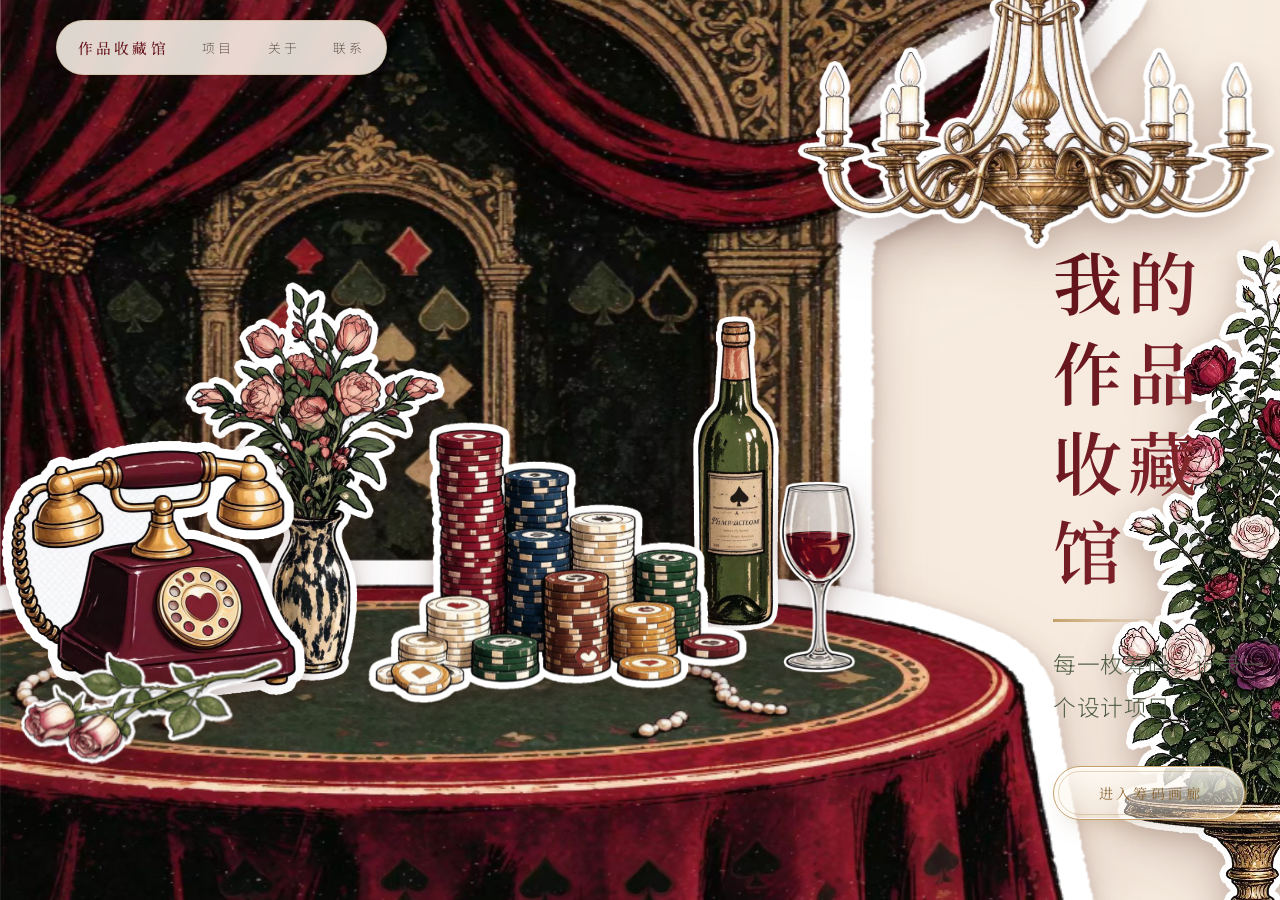
==== commit f6e3cb03: "feat: 猫猫币掉落动画（点击按钮：坠向吊灯→灯摇摆→弹跳→滚过桌沿→跳转画廊）+ 画廊占位页与三张贴纸" ====
--- a/index.html
+++ b/index.html
@@ -131,7 +131,7 @@
 /* 各贴纸位置（基于 620×608 舞台坐标，帘幕/赌桌自 x=0 完整露出）
    层序：帘幕 → 赌桌 → 花瓶 → 电话 → 酒瓶 → 筹码 → 酒杯 */
 /* 帘幕右侧在透明门洞处裁断，避免拉宽后立柱碎片进入画面 */
-.s-backdrop{left:-3.548%;top:-3.160%;width:182.13%;z-index:1;clip-path:inset(0 29.1% 0 0)}
+.s-backdrop{left:-3.548%;top:-4.160%;width:182.13%;z-index:1;clip-path:inset(0 29.1% 0 0)}
 .s-table   {left:-3.226%;top:61.680%;width:103.23%;z-index:2}
 .s-vase    {left:20.000%;top:31.220%;width:28.60%;z-index:3;--d:.40s}
 .s-phone   {left:0%;top:48.760%;width:33.40%;z-index:4;--d:.52s}
@@ -145,15 +145,15 @@
   flex:1 1 auto;min-width:0;
   max-width:560px;
   align-self:center;
-  padding-left:0;
-  padding-right:var(--pad-x);
+  padding-left:clamp(60px,8vw,130px);
+  padding-right:clamp(8px,0.8vw,12px);
   padding-top:clamp(180px,26vh,300px);
   padding-bottom:clamp(10px,5vh,52px);
 }
 .intro h1{
   font-size:clamp(3rem,5.4vw,5.1rem);
   font-weight:600;
-  letter-spacing:.14em;
+  letter-spacing:.08em;
   line-height:1.3;
   text-wrap:balance;
   background:linear-gradient(110deg,#5e1219 0%,#7d2129 52%,#94612c 128%);
@@ -169,7 +169,7 @@
   margin-top:clamp(14px,2.2vh,22px);
   font-family:var(--sans);font-weight:300;
   font-size:clamp(1.42rem,1.65vw,1.58rem);
-  letter-spacing:.1em;line-height:1.9;
+  letter-spacing:.02em;line-height:1.9;
   color:var(--olive);
   animation:riseIn 1.1s .62s var(--ease) both;
 }
@@ -243,23 +243,32 @@
   filter:drop-shadow(0 8px 14px rgba(72,30,22,.2)) drop-shadow(0 24px 30px rgba(72,30,22,.14));
 }
 .deco-chandelier{
-  top:clamp(-60px,-4vh,-16px);
-  right:clamp(120px,16.4vw,330px);
+  top:clamp(-96px,-10vh,-48px);
+  right:clamp(24px,3.4vw,56px);
   width:clamp(400px,31vw,470px);
   transform:scaleX(1.2);transform-origin:50% 0;
   animation:lampIn 1.3s .3s var(--ease) both;
 }
 .deco-planter{
   z-index:1;
-  bottom:clamp(-300px,-24vh,-120px);
+  bottom:clamp(-400px,-34vh,-180px);
   right:clamp(-230px,-8.5vw,-90px);
   width:clamp(240px,21.75vw,320px);
   animation:riseIn 1.3s .42s var(--ease) both;
 }
 
+/* ---------- 猫猫币掉落动画 ---------- */
+.catcoin{
+  position:fixed;z-index:60;left:0;top:0;
+  width:clamp(70px,6.2vw,104px);
+  pointer-events:none;
+  filter:drop-shadow(0 10px 16px rgba(72,30,22,.30));
+  will-change:transform,opacity;
+}
+
 /* 超宽屏：文案列靠左，花台可以少裁一些 */
 @media (min-width:1700px){
-  .intro{max-width:700px;padding-left:clamp(90px,7vw,150px)}
+  .intro{max-width:700px;padding-left:clamp(130px,10vw,200px)}
   .deco-planter{right:clamp(-90px,-3.4vw,-40px)}
 }
 
@@ -329,6 +338,7 @@
 
   <img class="deco deco-chandelier" src="assets/pieces/chandelier-sticker.png" alt="" draggable="false">
   <img class="deco deco-planter" src="assets/pieces/planter-sticker.png" alt="" draggable="false">
+  <img id="catCoin" class="catcoin" src="assets/pieces/coin-front.png" alt="" draggable="false" hidden>
 
 </div>
 
@@ -369,9 +379,84 @@
     }
   }
 
+  /* ---------- 猫猫币掉落序列：坠向吊灯 → 灯摇摆 → 向左弹出 → 落上桌面右缘 → 沿桌边滚到中间 → 掉落进入画廊 ---------- */
+  var coin = document.getElementById('catCoin');
+  var lamp = document.querySelector('.deco-chandelier');
+  var tableImg = document.querySelector('.s-table');
+  var intro = document.querySelector('.intro');
+
+  function rect(el){ return el ? el.getBoundingClientRect() : null; }
+  function tf(x, y, rot){
+    return 'translate(' + (x - coin.offsetWidth / 2) + 'px,' + (y - coin.offsetHeight / 2) + 'px) rotate(' + rot + 'deg)';
+  }
+
+  function playCoin(){
+    if (coin.dataset.playing){ return; }
+    coin.dataset.playing = '1';
+    btn.disabled = true;
+    hint.classList.add('show');
+
+    var t = rect(intro), l = rect(lamp), s = rect(tableImg);
+    if (!t || !l || !s || !coin.animate){ window.location.href = 'gallery.html'; return; }
+
+    var W = coin.offsetWidth;
+    var startX = t.left + t.width * .60, hitX = l.left + l.width * .55;
+    var hitY   = l.bottom - W * .25;
+    var landX  = s.right - W * .45, landY = s.top + s.height * .30;
+    var rollX  = s.left + s.width * .44, rollY = s.top + s.height * .36;
+
+    coin.hidden = false;
+    coin.src = 'assets/pieces/coin-front.png';
+    coin.style.transform = tf(startX, -W * 1.6, 0);
+
+    coin.animate([
+      {transform: tf(startX, -W * 1.6, 0), easing:'cubic-bezier(.55,0,1,.6)'},
+      {transform: tf(hitX, hitY, 360), easing:'linear'}
+    ], {duration:640, fill:'forwards'}).onfinish = function(){
+
+      swingLamp();
+      coin.src = 'assets/pieces/coin-side.png';
+      coin.animate([
+        {transform: tf(hitX, hitY, 360), easing:'cubic-bezier(.15,.55,.4,1)'},
+        {transform: tf(hitX - (hitX - landX) * .42, hitY - W * 1.1, 720), easing:'cubic-bezier(.55,0,1,.6)'},
+        {transform: tf(landX, landY, 1080)}
+      ], {duration:780, fill:'forwards'}).onfinish = function(){
+
+        coin.animate([
+          {transform: tf(landX, landY, 1080), easing:'linear'},
+          {transform: tf(rollX, rollY, 1800)}
+        ], {duration:1100, fill:'forwards'}).onfinish = function(){
+
+          coin.animate([
+            {transform: tf(rollX, rollY, 1800), opacity:1, easing:'cubic-bezier(.45,0,1,.6)'},
+            {transform: tf(rollX, rollY + W * 2.6, 1980) + ' scale(.72)', opacity:0}
+          ], {duration:560, fill:'forwards'}).onfinish = function(){
+            window.location.href = 'gallery.html';
+          };
+        };
+      };
+    };
+
+    function swingLamp(){
+      try{
+        lamp.animate([
+          {rotate:'0deg'},
+          {rotate:'9deg', offset:.22},
+          {rotate:'-8deg', offset:.45},
+          {rotate:'5deg', offset:.66},
+          {rotate:'-3deg', offset:.85},
+          {rotate:'0deg'}
+        ], {duration:1600, easing:'ease-in-out'});
+      }catch(e){}
+    }
+  }
+
   btn.addEventListener('click', function(){
-    hint.classList.add('show');
-    dropChips();
+    if (window.matchMedia && window.matchMedia('(prefers-reduced-motion: reduce)').matches){
+      window.location.href = 'gallery.html';
+      return;
+    }
+    playCoin();
   });
 })();
 </script>
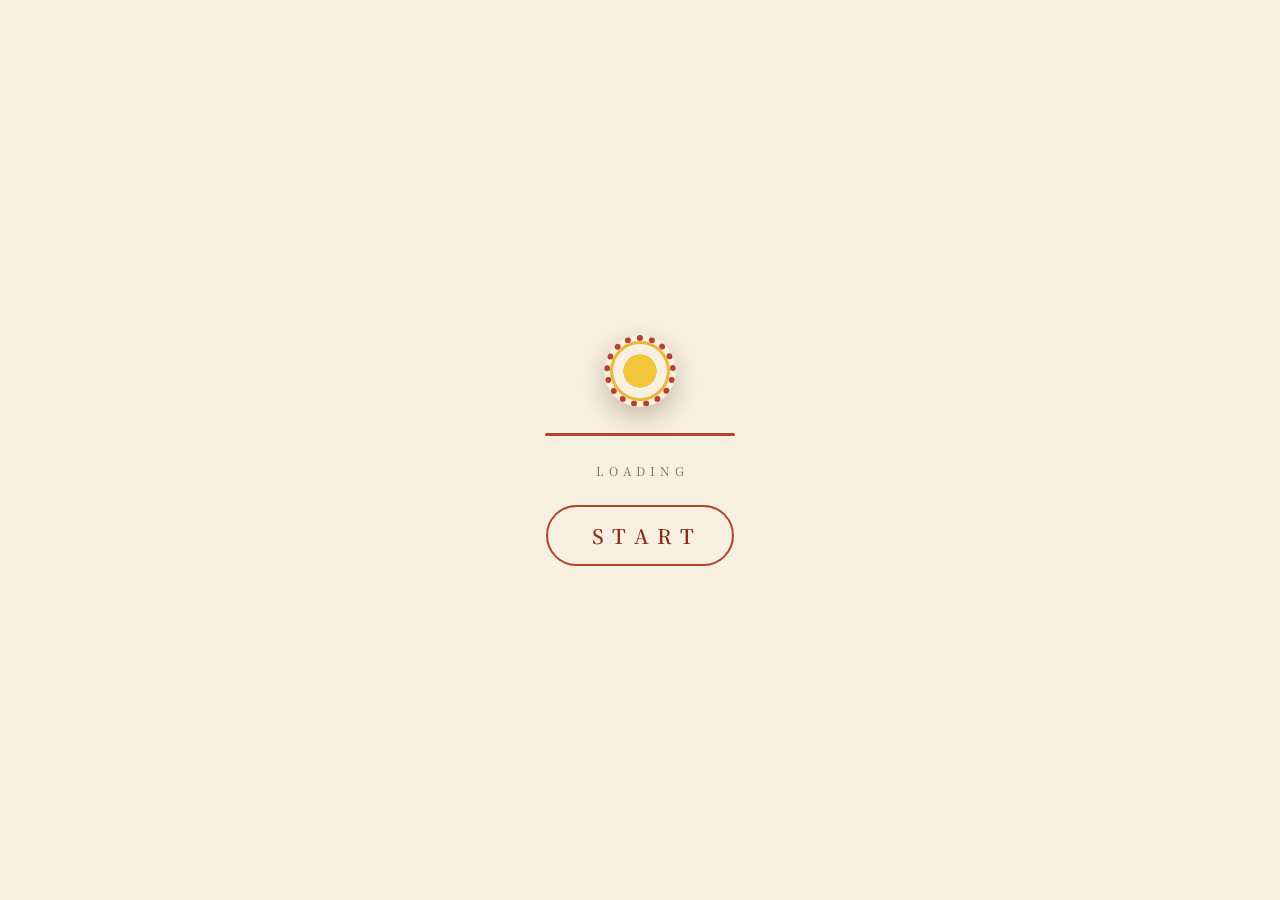
==== commit d21367da: "feat: 加载页(筹码+进度+START) + 入场贴纸音效与 3 秒开场，音画同帧启动" ====
--- a/index.html
+++ b/index.html
@@ -60,7 +60,7 @@
   border:1px solid rgba(195,160,106,.34);
   box-shadow:0 14px 30px -20px rgba(74,32,22,.55);
   backdrop-filter:blur(8px) saturate(1.04);
-  animation:fadeDown 1s .1s var(--ease) both;
+  animation:fadeDown 1s .2s var(--ease) both;
 }
 .nav .brand{
   font-size:clamp(.92rem,1.15vw,1rem);font-weight:500;
@@ -133,12 +133,12 @@
 /* 帘幕右侧在透明门洞处裁断，避免拉宽后立柱碎片进入画面 */
 .s-backdrop{left:-3.548%;top:-4.160%;width:182.13%;z-index:1;clip-path:inset(0 29.1% 0 0)}
 .s-table   {left:-3.226%;top:61.680%;width:103.23%;z-index:2}
-.s-vase    {left:20.000%;top:31.220%;width:28.60%;z-index:3;--d:.40s}
-.s-phone   {left:0%;top:48.760%;width:33.40%;z-index:4;--d:.52s}
-.s-bottle  {left:75.400%;top:35.000%;width:9.58%; z-index:5;--d:.62s}
-.s-chips   {left:40.000%;top:46.770%;width:41.50%;z-index:6;--d:.72s}
-.s-glass   {left:84.900%;top:53.470%;width:8.62%; z-index:7;--d:.82s}
-.s-roses   {left:2.500%;top:72.000%;width:29.00%;z-index:8;rotate:-4deg;--d:1.02s}
+.s-vase    {left:20.000%;top:31.220%;width:28.60%;z-index:3;--d:.80s}
+.s-phone   {left:0%;top:48.760%;width:33.40%;z-index:4;--d:1.04s}
+.s-bottle  {left:75.400%;top:35.000%;width:9.58%; z-index:5;--d:1.24s}
+.s-chips   {left:40.000%;top:46.770%;width:41.50%;z-index:6;--d:1.44s}
+.s-glass   {left:84.900%;top:53.470%;width:8.62%; z-index:7;--d:1.64s}
+.s-roses   {left:2.500%;top:72.000%;width:29.00%;z-index:8;rotate:-4deg;--d:2.04s}
 
 /* ---------- 文案（右侧垂直居中） ---------- */
 .intro{
@@ -159,7 +159,7 @@
   background:linear-gradient(110deg,#5e1219 0%,#7d2129 52%,#94612c 128%);
   -webkit-background-clip:text;background-clip:text;
   color:transparent;
-  animation:riseIn 1.1s .5s var(--ease) both;
+  animation:riseIn 1.1s 1.0s var(--ease) both;
 }
 .intro h1::after{
   content:"";display:block;width:114px;height:3px;margin-top:24px;
@@ -171,7 +171,7 @@
   font-size:clamp(1.42rem,1.65vw,1.58rem);
   letter-spacing:.02em;line-height:1.9;
   color:var(--olive);
-  animation:riseIn 1.1s .62s var(--ease) both;
+  animation:riseIn 1.1s 1.24s var(--ease) both;
 }
 .btn{
   position:relative;
@@ -187,7 +187,7 @@
   letter-spacing:.24em;text-indent:.24em;
   transition:transform .16s var(--ease),box-shadow .3s var(--ease),
              color .4s var(--ease),background-color .4s var(--ease),border-color .4s var(--ease);
-  animation:riseIn 1.1s .74s var(--ease) both;
+  animation:riseIn 1.1s 1.48s var(--ease) both;
 }
 .btn::before{
   content:"";position:absolute;inset:4px;border-radius:999px;
@@ -247,23 +247,81 @@
   right:clamp(24px,3.4vw,56px);
   width:clamp(400px,31vw,470px);
   transform:scaleX(1.2);transform-origin:50% 0;
-  animation:lampIn 1.3s .3s var(--ease) both;
-}
+  animation:lampIn 1.3s .6s var(--ease) both;
+}
+/* 音效开启提示 */
+.sfx-hint{
+  position:fixed;right:clamp(16px,2vw,28px);top:clamp(64px,8vh,90px);z-index:80;
+  background:rgba(51,20,14,.92);color:#f6ead7;
+  font-size:13px;letter-spacing:.05em;
+  padding:9px 16px;border-radius:999px;
+  box-shadow:0 6px 18px rgba(51,20,14,.35);
+  opacity:0;transform:translateY(-8px);
+  transition:opacity .35s ease,transform .35s ease;
+  pointer-events:none;
+}
+.sfx-hint.show{opacity:1;transform:translateY(0)}
+
+/* ---------- 加载页 ---------- */
+#loader{
+  position:fixed;inset:0;z-index:100;
+  background:#f7efdf;
+  display:flex;flex-direction:column;align-items:center;justify-content:center;
+  gap:26px;
+  transition:opacity .6s ease,visibility .6s ease;
+}
+#loader.bye{opacity:0;visibility:hidden;pointer-events:none}
+.ld-chip{
+  width:72px;height:72px;border-radius:50%;
+  border:6px dotted #b3452f;
+  background:radial-gradient(closest-side,#f3c53c 0 55%,rgba(0,0,0,0) 56%);
+  box-shadow:0 10px 24px rgba(72,30,22,.25), inset 0 0 0 3px #e9b93a;
+  animation:ldSpin 1.4s linear infinite;
+}
+@keyframes ldSpin{to{transform:rotate(360deg)}}
+.ld-bar{width:190px;height:3px;border-radius:99px;background:rgba(72,30,22,.14);overflow:hidden}
+.ld-bar i{display:block;height:100%;width:0;background:#b3452f;transition:width .25s ease}
+.ld-txt{font-size:12px;letter-spacing:.4em;color:#8a6a52;text-transform:uppercase;padding-left:.4em}
+.ld-start{
+  appearance:none;border:2px solid #b3452f;background:transparent;color:#8a2f1d;
+  font-size:20px;font-weight:600;letter-spacing:.42em;padding:14px 30px 14px 44px;
+  border-radius:999px;cursor:pointer;font-family:inherit;
+  opacity:0;transform:translateY(10px);pointer-events:none;
+  transition:opacity .45s ease,transform .45s ease,background .3s ease,color .3s ease;
+}
+.ld-start:hover{background:#b3452f;color:#f7efdf}
+#loader.done .ld-start{opacity:1;transform:none;pointer-events:auto;animation:ldPulse 1.8s ease-in-out infinite}
+@keyframes ldPulse{0%,100%{box-shadow:0 0 0 0 rgba(179,69,47,.30)}50%{box-shadow:0 0 0 14px rgba(179,69,47,0)}}
+#loader.done .ld-chip{animation-play-state:paused}
+
+/* 开场动画统一由 START 点击启动：之前不应用动画（元素隐藏在不透明加载页后面） */
+body:not(.go) .stage-wrap,
+body:not(.go) .nav .brand,
+body:not(.go) .stk,
+body:not(.go) .intro h1,
+body:not(.go) .intro h1::after,
+body:not(.go) .btn,
+body:not(.go) .deco-chandelier,
+body:not(.go) .deco-planter{animation:none}
 .deco-planter{
   z-index:1;
   bottom:clamp(-400px,-34vh,-180px);
   right:clamp(-230px,-8.5vw,-90px);
   width:clamp(240px,21.75vw,320px);
-  animation:riseIn 1.3s .42s var(--ease) both;
+  animation:riseIn 1.3s .84s var(--ease) both;
 }
 
 /* ---------- 猫猫币掉落动画 ---------- */
 .catcoin{
   position:fixed;z-index:60;left:0;top:0;
-  width:clamp(70px,6.2vw,104px);
+  width:clamp(36px,3.1vw,52px);
   pointer-events:none;
-  filter:drop-shadow(0 10px 16px rgba(72,30,22,.30));
+  filter:url(#coinEdge) drop-shadow(0 10px 16px rgba(72,30,22,.30));
   will-change:transform,opacity;
+}
+#coinPathSvg{
+  position:absolute;inset:0;width:100%;height:100%;
+  pointer-events:none;z-index:59;
 }
 
 /* 超宽屏：文案列靠左，花台可以少裁一些 */
@@ -305,6 +363,12 @@
 </style>
 </head>
 <body>
+<div id="loader">
+  <div class="ld-chip"></div>
+  <div class="ld-bar"><i id="ldFill"></i></div>
+  <div class="ld-txt">Loading</div>
+  <button class="ld-start" id="startBtn" type="button">START</button>
+</div>
 <div class="page">
 
   <header class="nav">
@@ -339,9 +403,24 @@
   <img class="deco deco-chandelier" src="assets/pieces/chandelier-sticker.png" alt="" draggable="false">
   <img class="deco deco-planter" src="assets/pieces/planter-sticker.png" alt="" draggable="false">
   <img id="catCoin" class="catcoin" src="assets/pieces/coin-front.png" alt="" draggable="false" hidden>
+  <svg id="coinPathSvg" aria-hidden="true" focusable="false"></svg>
+  <svg width="0" height="0" style="position:absolute" aria-hidden="true" focusable="false">
+    <filter id="coinEdge" x="-30%" y="-30%" width="160%" height="160%">
+      <feMorphology in="SourceAlpha" operator="dilate" radius="4" result="edge"/>
+      <feFlood flood-color="#fbf4e6" result="color"/>
+      <feComposite in="color" in2="edge" operator="in" result="outline"/>
+      <feMerge>
+        <feMergeNode in="outline"/>
+        <feMergeNode in="SourceGraphic"/>
+      </feMerge>
+    </filter>
+  </svg>
 
 </div>
 
+<script src="assets/vendor/gsap.min.js"></script>
+<script src="assets/vendor/MotionPathPlugin.min.js"></script>
+<script src="assets/vendor/CustomEase.min.js"></script>
 <script>
 (function(){
   var btn = document.getElementById('enterBtn');
@@ -379,85 +458,348 @@
     }
   }
 
-  /* ---------- 猫猫币掉落序列：坠向吊灯 → 灯摇摆 → 向左弹出 → 落上桌面右缘 → 沿桌边滚到中间 → 掉落进入画廊 ---------- */
+  /* ---------- 猫猫币 GSAP 路径动画：吊灯上方入场 → 砸灯底 → 向左半弧 → 垂直落桌右缘 → 沿桌沿弧线滑到中间边缘 → 掉下桌子（单次播放） ---------- */
   var coin = document.getElementById('catCoin');
   var lamp = document.querySelector('.deco-chandelier');
   var tableImg = document.querySelector('.s-table');
   var intro = document.querySelector('.intro');
 
   function rect(el){ return el ? el.getBoundingClientRect() : null; }
-  function tf(x, y, rot){
-    return 'translate(' + (x - coin.offsetWidth / 2) + 'px,' + (y - coin.offsetHeight / 2) + 'px) rotate(' + rot + 'deg)';
-  }
-
-  function playCoin(){
-    if (coin.dataset.playing){ return; }
-    coin.dataset.playing = '1';
-    btn.disabled = true;
-    hint.classList.add('show');
-
-    var t = rect(intro), l = rect(lamp), s = rect(tableImg);
-    if (!t || !l || !s || !coin.animate){ window.location.href = 'gallery.html'; return; }
-
-    var W = coin.offsetWidth;
-    var startX = t.left + t.width * .60, hitX = l.left + l.width * .55;
-    var hitY   = l.bottom - W * .25;
-    var landX  = s.right - W * .45, landY = s.top + s.height * .30;
-    var rollX  = s.left + s.width * .44, rollY = s.top + s.height * .36;
+
+  var pathSvg = document.getElementById('coinPathSvg');
+  var title = document.querySelector('.intro h1');
+  var chips = document.querySelector('.s-chips');
+  var coinTl = null, spinTweens = [];
+  var pathFracs = {lamp:.2, apex:.32, land:.56};
+
+  function buildPath(){
+    var l = rect(lamp), s = rect(tableImg), c = rect(chips);
+    if (!l || !s || !c){ return false; }
+    var W = coin.offsetWidth || 45;
+
+    var p0x = l.left + l.width * .55,  p0y = -70;                    /* 吊灯上方入场 */
+    var p1x = p0x,                     p1y = l.bottom - W * .3;      /* 砸到灯底 */
+    var p2x = s.left + s.width * .84,  p2y = p1y - W * 3.2;          /* 半弧顶：明显跃起，弧顶在落点正上方 */
+    var p3x = p2x,                     p3y = s.top + s.height * .30; /* 垂直落到桌面右缘 */
+    var p4x = p3x + (s.left + s.width * .68 - p3x) * .5,             /* 沿桌沿弧线：贴边下沉 */
+          p4y = p3y + (s.top + s.height * .34 - p3y) * .5 + W * .9;
+    var p5x = s.left + s.width * .52,  p5y = s.top + s.height * .34; /* 桌子中间边缘 */
+    var p6y = window.innerHeight + W * 2;                            /* 掉下桌子 */
+
+    var d = 'M' + p0x + ',' + p0y +
+            ' C' + p0x + ',' + (p0y + (p1y - p0y) * .55) + ' ' + p1x + ',' + (p1y - 90) + ' ' + p1x + ',' + p1y +
+            ' C' + (p1x - W * 3.2) + ',' + (p1y - 30) + ' ' + (p2x + 70) + ',' + (p2y - 20) + ' ' + p2x + ',' + p2y +
+            ' C' + p2x + ',' + (p2y + (p3y - p2y) * .45) + ' ' + p3x + ',' + (p3y - (p3y - p2y) * .45) + ' ' + p3x + ',' + p3y +
+            ' C' + (p3x - 70) + ',' + (p3y + 45) + ' ' + (p4x + 90) + ',' + (p4y - 25) + ' ' + p4x + ',' + p4y +
+            ' C' + (p4x - 85) + ',' + (p4y + 28) + ' ' + (p5x + 65) + ',' + (p5y - 12) + ' ' + p5x + ',' + p5y +
+            ' C' + p5x + ',' + (p5y + 140) + ' ' + p5x + ',' + (p6y - 140) + ' ' + p5x + ',' + p6y;
+
+    pathSvg.setAttribute('width', document.documentElement.clientWidth);
+    pathSvg.setAttribute('height', document.documentElement.clientHeight);
+    pathSvg.innerHTML = '<path id="coinPath" d="' + d + '" fill="none" stroke="none"/>';
+
+    /* 采样定位半弧顶与落桌点在路径长度上的比例，供分段慢放 */
+    var pathEl = document.getElementById('coinPath');
+    var L = pathEl.getTotalLength();
+    function fracAt(x, y){
+      var best = 0, bd = 1e18;
+      for (var i = 0; i <= 240; i++){
+        var pt = pathEl.getPointAtLength(L * i / 240);
+        var dx = pt.x - x, dy = pt.y - y, dd = dx * dx + dy * dy;
+        if (dd < bd){ bd = dd; best = i / 240; }
+      }
+      return best;
+    }
+    pathFracs.lamp = fracAt(p1x, p1y);
+    pathFracs.apex = fracAt(p2x, p2y);
+    pathFracs.land = fracAt(p3x, p3y);
+    return true;
+  }
+
+  /* ---------- 音效：Web Audio 实时合成（无音频文件），随动画各阶段触发 ---------- */
+  var audioCtx = null, sfxOut = null;
+  function sfxCtx(){
+    try{
+      var AC = window.AudioContext || window.webkitAudioContext;
+      if (!AC){ return null; }
+      if (!audioCtx){
+        audioCtx = new AC();
+        sfxOut = audioCtx.createGain();
+        sfxOut.gain.value = 1.4;
+        sfxOut.connect(audioCtx.destination);
+      }
+      if (audioCtx.state === 'suspended'){ audioCtx.resume(); }
+      return audioCtx;
+    }catch(e){ return null; }
+  }
+  function noiseBuf(ctx, sec){
+    var len = Math.max(1, Math.floor(ctx.sampleRate * sec));
+    var b = ctx.createBuffer(1, len, ctx.sampleRate), d = b.getChannelData(0);
+    for (var i = 0; i < len; i++){ d[i] = Math.random() * 2 - 1; }
+    return b;
+  }
+  function whoosh(ctx, t0, dur, f1, f2, vol){
+    var src = ctx.createBufferSource(); src.buffer = noiseBuf(ctx, dur + .05);
+    var bp = ctx.createBiquadFilter(); bp.type = 'bandpass'; bp.Q.value = 1.1;
+    bp.frequency.setValueAtTime(f1, t0);
+    bp.frequency.exponentialRampToValueAtTime(f2, t0 + dur);
+    var g = ctx.createGain();
+    g.gain.setValueAtTime(.0001, t0);
+    g.gain.exponentialRampToValueAtTime(vol, t0 + dur * .3);
+    g.gain.exponentialRampToValueAtTime(.0001, t0 + dur);
+    src.connect(bp); bp.connect(g); g.connect(sfxOut || ctx.destination);
+    src.start(t0); src.stop(t0 + dur + .05);
+  }
+  function clang(ctx, t0, base, vol){
+    [1, 1.62, 2.47, 3.01].forEach(function(m, i){
+      var o = ctx.createOscillator(); o.type = 'sine';
+      o.frequency.value = base * m * (1 + Math.random() * .012);
+      var g = ctx.createGain();
+      g.gain.setValueAtTime(vol / (i + 1.5), t0);
+      g.gain.exponentialRampToValueAtTime(.0001, t0 + .55 - i * .08);
+      o.connect(g); g.connect(sfxOut || ctx.destination);
+      o.start(t0); o.stop(t0 + .6);
+    });
+    var src = ctx.createBufferSource(); src.buffer = noiseBuf(ctx, .08);
+    var lp = ctx.createBiquadFilter(); lp.type = 'lowpass'; lp.frequency.value = 900;
+    var g2 = ctx.createGain();
+    g2.gain.setValueAtTime(vol * 1.2, t0);
+    g2.gain.exponentialRampToValueAtTime(.0001, t0 + .09);
+    src.connect(lp); lp.connect(g2); g2.connect(sfxOut || ctx.destination);
+    src.start(t0);
+  }
+  function clink(ctx, t0, vol){
+    [[2100, 0], [2750, .05], [3300, .11]].forEach(function(p){
+      var o = ctx.createOscillator(); o.type = 'triangle'; o.frequency.value = p[0];
+      var g = ctx.createGain();
+      g.gain.setValueAtTime(.0001, t0 + p[1]);
+      g.gain.exponentialRampToValueAtTime(vol, t0 + p[1] + .012);
+      g.gain.exponentialRampToValueAtTime(.0001, t0 + p[1] + .18);
+      o.connect(g); g.connect(sfxOut || ctx.destination);
+      o.start(t0 + p[1]); o.stop(t0 + p[1] + .2);
+    });
+  }
+  function slideNoise(ctx, t0, dur, vol){
+    var src = ctx.createBufferSource(); src.buffer = noiseBuf(ctx, dur);
+    var bp = ctx.createBiquadFilter(); bp.type = 'bandpass'; bp.frequency.value = 2600; bp.Q.value = .8;
+    var g = ctx.createGain();
+    g.gain.setValueAtTime(.0001, t0);
+    g.gain.linearRampToValueAtTime(vol, t0 + dur * .2);
+    g.gain.linearRampToValueAtTime(.0001, t0 + dur);
+    src.connect(bp); bp.connect(g); g.connect(sfxOut || ctx.destination);
+    src.start(t0);
+  }
+  function playCoinSfx(){
+    var ctx = sfxCtx(); if (!ctx){ return; }
+    var t = ctx.currentTime + .02;
+    whoosh(ctx, t,       .22, 1800, 500,  .10);  /* 坠落 */
+    clang(ctx,  t + .20, 620,  .15);             /* 砸灯金属撞击 */
+    whoosh(ctx, t + .25, .60, 500, 1500, .05);   /* 跃起半弧 */
+    whoosh(ctx, t + .90, .85, 900, 280,  .07);   /* 加速下落 */
+    clink(ctx,  t + 1.80, .12);                  /* 落桌筹码声 */
+    clang(ctx,  t + 1.80, 880, .05);             /* 落桌轻金属 */
+    slideNoise(ctx, t + 1.85, 1.15, .04);        /* 沿桌沿滑行 */
+    whoosh(ctx, t + 3.00, .95, 600, 200, .07);   /* 掉下桌子 */
+  }
+
+  /* ---------- 入场音效：页面打开时按各元素出现顺序依次轻响 ---------- */
+  function stickerSlap(ctx, t0, base, vol){   /* 贴纸拍上：撕擦 + 拍击 + 高频贴点 */
+    var out = sfxOut || ctx.destination;
+    var src = ctx.createBufferSource(); src.buffer = noiseBuf(ctx, .10);
+    var bp = ctx.createBiquadFilter(); bp.type = 'bandpass'; bp.Q.value = 1.4;
+    bp.frequency.setValueAtTime(base * 6, t0);
+    bp.frequency.exponentialRampToValueAtTime(base * 1.8, t0 + .09);
+    var g = ctx.createGain();
+    g.gain.setValueAtTime(.0001, t0);
+    g.gain.exponentialRampToValueAtTime(vol * .9, t0 + .02);
+    g.gain.exponentialRampToValueAtTime(.0001, t0 + .11);
+    src.connect(bp); bp.connect(g); g.connect(out); src.start(t0); src.stop(t0 + .12);
+
+    var o = ctx.createOscillator(); o.type = 'sine';
+    o.frequency.setValueAtTime(base, t0 + .02);
+    o.frequency.exponentialRampToValueAtTime(base * .3, t0 + .12);
+    var g2 = ctx.createGain();
+    g2.gain.setValueAtTime(vol, t0 + .02);
+    g2.gain.exponentialRampToValueAtTime(.0001, t0 + .15);
+    o.connect(g2); g2.connect(out); o.start(t0 + .02); o.stop(t0 + .17);
+
+    var hp = ctx.createBufferSource(); hp.buffer = noiseBuf(ctx, .03);
+    var hbp = ctx.createBiquadFilter(); hbp.type = 'highpass'; hbp.frequency.value = 4000;
+    var g3 = ctx.createGain();
+    g3.gain.setValueAtTime(vol * .8, t0 + .02);
+    g3.gain.exponentialRampToValueAtTime(.0001, t0 + .05);
+    hp.connect(hbp); hbp.connect(g3); g3.connect(out); hp.start(t0 + .02);
+  }
+  function pop(ctx, t0, f, vol){        /* 短促弹出（文字用） */
+    var o = ctx.createOscillator(); o.type = 'sine';
+    o.frequency.setValueAtTime(f * 1.5, t0);
+    o.frequency.exponentialRampToValueAtTime(f, t0 + .09);
+    var g = ctx.createGain();
+    g.gain.setValueAtTime(.0001, t0);
+    g.gain.exponentialRampToValueAtTime(vol, t0 + .015);
+    g.gain.exponentialRampToValueAtTime(.0001, t0 + .16);
+    o.connect(g); g.connect(sfxOut || ctx.destination); o.start(t0); o.stop(t0 + .18);
+  }
+  function pluck(ctx, t0, f, vol){      /* 木琴式轻拨（文字用） */
+    var o = ctx.createOscillator(); o.type = 'triangle'; o.frequency.value = f;
+    var g = ctx.createGain();
+    g.gain.setValueAtTime(.0001, t0);
+    g.gain.exponentialRampToValueAtTime(vol, t0 + .012);
+    g.gain.exponentialRampToValueAtTime(.0001, t0 + .35);
+    o.connect(g); g.connect(sfxOut || ctx.destination); o.start(t0); o.stop(t0 + .4);
+  }
+  var entrancePlayed = false;
+  var sfxHint = null;
+  function showSfxHint(){
+    if (entrancePlayed || sfxHint){ return; }
+    sfxHint = document.createElement('div');
+    sfxHint.className = 'sfx-hint';
+    sfxHint.textContent = '🔇 点击页面任意位置开启音效';
+    document.body.appendChild(sfxHint);
+    setTimeout(function(){ if (sfxHint){ sfxHint.classList.add('show'); } }, 10);
+  }
+  function hideSfxHint(){
+    if (sfxHint){
+      var h = sfxHint; sfxHint = null;
+      h.classList.remove('show');
+      setTimeout(function(){ if (h.parentNode){ h.parentNode.removeChild(h); } }, 400);
+    }
+  }
+  function playEntranceSfx(){
+    if (entrancePlayed){ return; }
+    var ctx = sfxCtx();
+    if (!ctx){ return; }
+    if (ctx.state !== 'running'){
+      /* 浏览器拦截自动播放：音频上下文恢复完成后立刻补播整段入场音效 */
+      if (ctx.resume){
+        try{ ctx.resume().then(function(){ playEntranceSfx(); }, function(){}); }catch(e){}
+      }
+      return;
+    }
+    entrancePlayed = true;
+    hideSfxHint();
+    var t = ctx.currentTime + .05;
+    whoosh(ctx, t,       1.30, 700, 260,  .09);   /* 帘幕铺开（0.05s） */
+    stickerSlap(ctx, t + .60, 320, .30);          /* 吊灯贴上（0.60s） */
+    stickerSlap(ctx, t + .80, 300, .32);          /* 花瓶贴上（0.80s） */
+    pluck(ctx,  t + 1.00, 523, .12);              /* 标题浮现（1.00s） */
+    stickerSlap(ctx, t + 1.04, 260, .30);         /* 电话贴上（1.04s） */
+    stickerSlap(ctx, t + 1.24, 340, .30);         /* 酒瓶贴上（1.24s） */
+    pluck(ctx,  t + 1.24, 659, .12);              /* 副标题（1.24s） */
+    pop(ctx,    t + 1.48, 760, .10);              /* 按钮出现（1.48s） */
+    stickerSlap(ctx, t + 1.44, 280, .34);         /* 筹码贴上（1.44s） */
+    stickerSlap(ctx, t + 1.56, 280, .22);         /* 筹码回弹 */
+    stickerSlap(ctx, t + 1.64, 360, .30);         /* 酒杯贴上（1.64s） */
+    stickerSlap(ctx, t + 2.04, 240, .32);         /* 玫瑰贴上（2.04s） */
+  }
+  /* 入场音效统一由 START 点击启动，避免在加载页误触发导致音画错位 */
+
+  /* ---------- 加载页：进度完成后出现 START，点击同时启动开场动画与音效 ---------- */
+  var loader = document.getElementById('loader');
+  var startBtn = document.getElementById('startBtn');
+  if (loader && startBtn){
+    var ldFill = document.getElementById('ldFill'), ldP = 0;
+    var ldTimer = setInterval(function(){
+      ldP = Math.min(100, ldP + Math.random() * 22 + 8);
+      if (ldFill){ ldFill.style.width = ldP + '%'; }
+      if (ldP >= 100){
+        clearInterval(ldTimer);
+        setTimeout(function(){ loader.classList.add('done'); }, 250);
+      }
+    }, 140);
+    startBtn.addEventListener('click', function(){
+      var launch = function(){
+        playEntranceSfx();                    /* 音频已就绪，此刻排程开场音效 */
+        document.body.classList.add('go');    /* 画面与声音同帧启动 */
+        /* 强制重启全部入场动画，确保从头播放 */
+        try{
+          document.querySelectorAll('.stage-wrap,.nav .brand,.stk,.intro h1,.btn,.deco-chandelier,.deco-planter').forEach(function(el){
+            el.style.animation = 'none';
+            void el.offsetWidth;
+            el.style.animation = '';
+          });
+        }catch(e){}
+        loader.classList.add('bye');
+        setTimeout(function(){ if (loader.parentNode){ loader.parentNode.removeChild(loader); } }, 700);
+      };
+      var ctx = sfxCtx();
+      if (ctx && ctx.state !== 'running' && ctx.resume){
+        /* 等音频上下文就绪后再启动画面，保证音画同帧 */
+        try{ ctx.resume().then(launch, launch); }catch(e){ launch(); }
+      }else{
+        launch();
+      }
+    });
+    /* 调试：?autostart 自动点击 START（无用户手势，仅验证视觉流程） */
+    if (location.search.indexOf('autostart') > -1){
+      setTimeout(function(){ startBtn.click(); }, 1800);
+    }
+  }
+
+  function startCoinLoop(){
+    if (!window.gsap || !window.MotionPathPlugin){ hint.classList.add('show'); return; }
+    gsap.registerPlugin(MotionPathPlugin);
+    if (window.CustomEase){ gsap.registerPlugin(CustomEase); }
+    if (coinTl){ coinTl.kill(); coinTl = null; }
+    if (!buildPath()){ return; }
 
     coin.hidden = false;
     coin.src = 'assets/pieces/coin-front.png';
-    coin.style.transform = tf(startX, -W * 1.6, 0);
-
-    coin.animate([
-      {transform: tf(startX, -W * 1.6, 0), easing:'cubic-bezier(.55,0,1,.6)'},
-      {transform: tf(hitX, hitY, 360), easing:'linear'}
-    ], {duration:640, fill:'forwards'}).onfinish = function(){
-
-      swingLamp();
-      coin.src = 'assets/pieces/coin-side.png';
-      coin.animate([
-        {transform: tf(hitX, hitY, 360), easing:'cubic-bezier(.15,.55,.4,1)'},
-        {transform: tf(hitX - (hitX - landX) * .42, hitY - W * 1.1, 720), easing:'cubic-bezier(.55,0,1,.6)'},
-        {transform: tf(landX, landY, 1080)}
-      ], {duration:780, fill:'forwards'}).onfinish = function(){
-
-        coin.animate([
-          {transform: tf(landX, landY, 1080), easing:'linear'},
-          {transform: tf(rollX, rollY, 1800)}
-        ], {duration:1100, fill:'forwards'}).onfinish = function(){
-
-          coin.animate([
-            {transform: tf(rollX, rollY, 1800), opacity:1, easing:'cubic-bezier(.45,0,1,.6)'},
-            {transform: tf(rollX, rollY + W * 2.6, 1980) + ' scale(.72)', opacity:0}
-          ], {duration:560, fill:'forwards'}).onfinish = function(){
-            window.location.href = 'gallery.html';
-          };
-        };
-      };
-    };
-
-    function swingLamp(){
-      try{
-        lamp.animate([
-          {rotate:'0deg'},
-          {rotate:'9deg', offset:.22},
-          {rotate:'-8deg', offset:.45},
-          {rotate:'5deg', offset:.66},
-          {rotate:'-3deg', offset:.85},
-          {rotate:'0deg'}
-        ], {duration:1600, easing:'ease-in-out'});
-      }catch(e){}
+    hint.classList.add('show');
+
+    /* 释放灯的 CSS 入场动画，改由 GSAP 接管摆动（保持横向 1.2 倍） */
+    lamp.style.animation = 'none';
+    lamp.style.transform = 'scaleX(1.2)';
+
+    /* 单次播放：坠落→弧顶→落桌合并为一段速度连续的运动（弧顶减速但不停车，随后持续加速落桌） */
+    /* 按实测路径比例分三段：快速坠落(→灯) → 减速跃弧(→弧顶) → 陡加速坠落到桌右缘；跃弧段加快 */
+    var lF = pathFracs.lamp, aLen = pathFracs.apex, lT = .11, aT = .50;
+    if (window.CustomEase){
+      CustomEase.create('coinFall',
+        'M0,0 C' + (lT * .4).toFixed(3) + ',' + (lF * .7).toFixed(3) + ' ' + (lT * .85).toFixed(3) + ',' + (lF * .94).toFixed(3) + ' ' + lT.toFixed(3) + ',' + lF.toFixed(3) +
+        ' C' + (lT + (aT - lT) * .35).toFixed(3) + ',' + (lF + (aLen - lF) * .35).toFixed(3) + ' ' + (aT - .09).toFixed(3) + ',' + (aLen - .08).toFixed(3) + ' ' + aT.toFixed(3) + ',' + aLen.toFixed(3) +
+        ' C' + (aT + .10).toFixed(3) + ',' + (aLen + .09).toFixed(3) + ' 0.92,0.86 1,1');
     }
-  }
-
-  btn.addEventListener('click', function(){
-    if (window.matchMedia && window.matchMedia('(prefers-reduced-motion: reduce)').matches){
-      window.location.href = 'gallery.html';
-      return;
-    }
-    playCoin();
-  });
+    var fallEase = window.CustomEase ? 'coinFall' : 'power2.inOut';
+
+    coinTl = gsap.timeline()
+      .fromTo(coin, {opacity:0}, {opacity:1, duration:.3}, 0)
+      .to(coin, {motionPath:{path:'#coinPath', align:'#coinPath', alignOrigin:[.5,.5], start:0,             end:pathFracs.land, autoRotate:false}, duration:1.8, ease:fallEase}, 0)
+      .to(coin, {motionPath:{path:'#coinPath', align:'#coinPath', alignOrigin:[.5,.5], start:pathFracs.land, end:1,             autoRotate:false}, duration:1.2, ease:'power1.inOut'}, 1.8)
+      .to(coin, {y:'+=' + (window.innerHeight * .6), duration:1.0, ease:'power2.in'}, 3.0)
+      .to(coin, {opacity:0, duration:.3}, 3.85);
+
+    /* 砸灯摆动：与最初版本同参数，9 → -8 → 5 → -3 → 0，1.6 秒衰减 */
+    gsap.to(lamp, {
+      keyframes:[
+        {rotation:9,  duration:.352},
+        {rotation:-8, duration:.368},
+        {rotation:5,  duration:.336},
+        {rotation:-3, duration:.304},
+        {rotation:0,  duration:.24}
+      ],
+      ease:'power1.inOut', delay:.2
+    });
+
+    /* 全程平面自转：Z 轴 2.8 秒一圈，独立于路径持续进行 */
+    spinTweens.forEach(function(t){ t.kill(); });
+    spinTweens = [
+      gsap.to(coin, {rotationZ:360, duration:2.8, ease:'none', repeat:-1})
+    ];
+
+    playCoinSfx();
+  }
+
+  btn.addEventListener('click', startCoinLoop);
+
+  /* 调试：?autocoin 自动播放；&pause=N 定格在第 N 秒 */
+  if (location.search.indexOf('autocoin') > -1){
+    setTimeout(function(){
+      startCoinLoop();
+      var m = location.search.match(/pause=([\d.]+)/);
+      if (coinTl && m){ coinTl.pause(+m[1]); }
+    }, 600);
+  }
 })();
 </script>
 </body>
